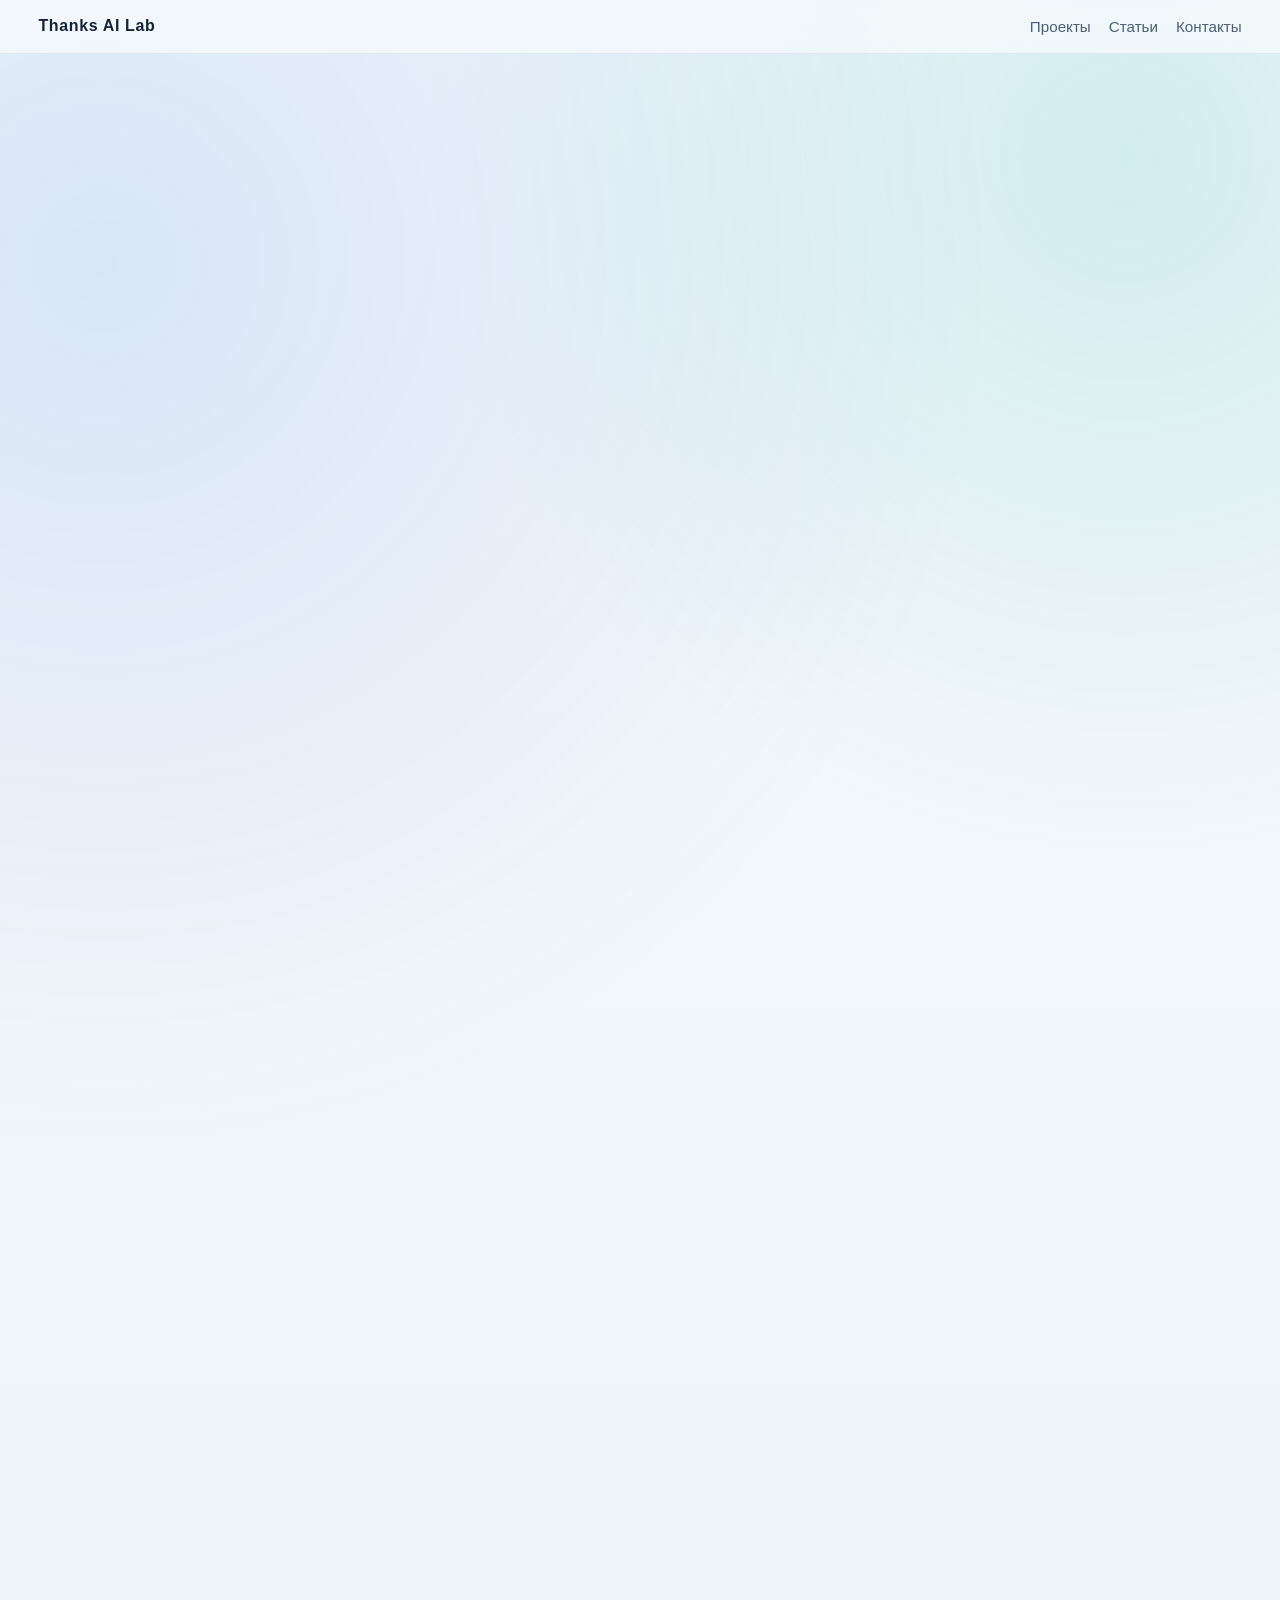
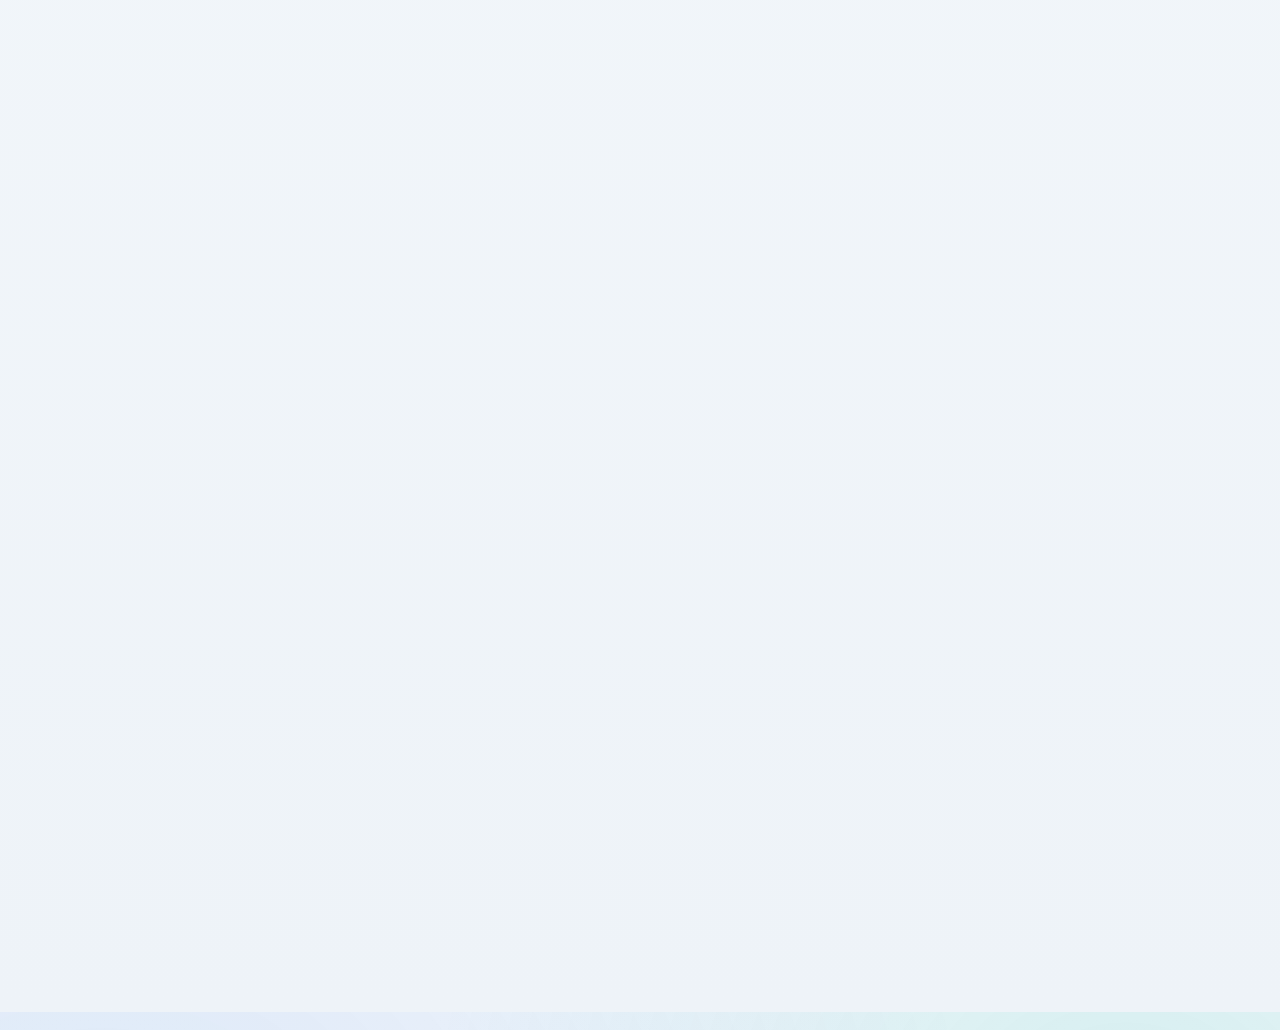
==== index.html @ 4508285f "Build and deploy Thanks AI Lab portfolio site" ====
<!doctype html>
<html lang="ru">
<head>
  <meta charset="utf-8">
  <meta name="viewport" content="width=device-width, initial-scale=1">
  <title>Thanks AI Lab | Product Portfolio</title>
  <meta name="description" content="Thanks AI Lab - MVP-проекты в Telegram и Web3: коротко, по делу, с фокусом на бизнес-результат.">
  <meta http-equiv="Content-Security-Policy" content="default-src 'self'; script-src 'self'; style-src 'self'; img-src 'self' data:; font-src 'self'; connect-src 'none'; object-src 'none'; base-uri 'self'; form-action 'none'; frame-ancestors 'none'; upgrade-insecure-requests">
  <meta http-equiv="Referrer-Policy" content="strict-origin-when-cross-origin">
  <meta name="color-scheme" content="light only">
  <link rel="stylesheet" href="styles.css">
</head>
<body>
  <header class="topbar">
    <a class="brand" href="#top">Thanks AI Lab</a>
    <nav class="nav">
      <a href="#projects">Проекты</a>
      <a href="#articles">Статьи</a>
      <a href="#contacts">Контакты</a>
    </nav>
  </header>

  <main id="top">
    <section class="hero reveal">
      <p class="eyebrow">Product Studio</p>
      <h1>Строгий продуктовый подход к запуску MVP</h1>
      <p class="lead">
        Разрабатываю и тестирую ниши в Telegram и Web3. Главная логика: быстрое MVP,
        измеримые сигналы рынка, чёткая итерация.
      </p>
      <div class="cta-row">
        <a class="btn btn-primary" href="#projects">Смотреть проекты</a>
        <a class="btn btn-secondary" href="https://github.com/x100Value" target="_blank" rel="noopener noreferrer">GitHub</a>
        <a class="btn btn-secondary" href="https://t.me/theloans" target="_blank" rel="noopener noreferrer">Telegram</a>
      </div>
    </section>

    <section class="kpi reveal" aria-label="Ключевые показатели">
      <article class="kpi-card">
        <p class="kpi-title">Активные MVP</p>
        <p class="kpi-value" data-count="4">0</p>
      </article>
      <article class="kpi-card">
        <p class="kpi-title">Product tracks</p>
        <p class="kpi-value" data-count="3">0</p>
      </article>
      <article class="kpi-card">
        <p class="kpi-title">Канал привлечения</p>
        <p class="kpi-value static">Telegram</p>
      </article>
    </section>

    <section class="infographic reveal" aria-label="Инфографика стадий">
      <h2>Pipeline по стадиям</h2>
      <div class="bars">
        <div class="bar-item">
          <span>Discovery</span>
          <div class="bar-track"><span class="bar-fill" data-fill="82"></span></div>
        </div>
        <div class="bar-item">
          <span>MVP Build</span>
          <div class="bar-track"><span class="bar-fill" data-fill="91"></span></div>
        </div>
        <div class="bar-item">
          <span>Early Growth</span>
          <div class="bar-track"><span class="bar-fill" data-fill="57"></span></div>
        </div>
        <div class="bar-item">
          <span>Fundraising</span>
          <div class="bar-track"><span class="bar-fill" data-fill="34"></span></div>
        </div>
      </div>
    </section>

    <section class="infographic reveal" aria-label="Операционная матрица">
      <h2>Операционная матрица</h2>
      <div class="radial-grid">
        <article class="radial-card">
          <div class="radial-ring" data-degree="88">
            <span class="radial-number">0%</span>
          </div>
          <p>Execution speed</p>
        </article>
        <article class="radial-card">
          <div class="radial-ring" data-degree="74">
            <span class="radial-number">0%</span>
          </div>
          <p>Signal quality</p>
        </article>
        <article class="radial-card">
          <div class="radial-ring" data-degree="62">
            <span class="radial-number">0%</span>
          </div>
          <p>Monetization readiness</p>
        </article>
      </div>
    </section>

    <section id="projects" class="projects reveal">
      <h2>Проекты</h2>
      <p class="section-note">Коротко и по делу: что делает проект, на какой он стадии и куда перейти.</p>

      <div class="project-grid">
        <article class="project-card">
          <div class="icon-circle">GM</div>
          <h3>GGaMemesfree</h3>
          <p>Telegram-проект с мем-контентом и трафиком под будущие продуктовые интеграции.</p>
          <p class="status">Статус: MVP</p>
          <div class="btn-stack">
            <a class="btn btn-primary" href="https://t.me/GGaMemesfree" target="_blank" rel="noopener noreferrer">Открыть проект</a>
            <a class="btn btn-ghost" href="articles/ggamemesfree.html">Читать статью</a>
          </div>
        </article>

        <article class="project-card">
          <div class="icon-circle">AU</div>
          <h3>TG Username Audit Bot</h3>
          <p>Бот для быстрой проверки и оценки юзернеймов Telegram с фокусом на рыночную пригодность.</p>
          <p class="status">Статус: MVP</p>
          <div class="btn-stack">
            <a class="btn btn-primary" href="https://t.me/TGUsernameAuditBot" target="_blank" rel="noopener noreferrer">Открыть проект</a>
            <a class="btn btn-ghost" href="articles/tg-username-audit-bot.html">Читать статью</a>
          </div>
        </article>

        <article class="project-card">
          <div class="icon-circle">BS</div>
          <h3>BuyAndSellTelegramUsernames</h3>
          <p>Площадка/комьюнити для сделок с Telegram-юзернеймами и структурирования спроса/предложения.</p>
          <p class="status">Статус: MVP</p>
          <div class="btn-stack">
            <a class="btn btn-primary" href="https://t.me/BuyandSellTelegramUsernames" target="_blank" rel="noopener noreferrer">Открыть проект</a>
            <a class="btn btn-ghost" href="articles/buy-sell-usernames.html">Читать статью</a>
          </div>
        </article>

        <article class="project-card">
          <div class="icon-circle">TF</div>
          <h3>TNFT Finance</h3>
          <p>Web3-направление для тестирования ончейн-сценариев и продуктовой экономики вокруг TNFT.</p>
          <p class="status">Статус: MVP</p>
          <p class="status status-highlight">Stage: Testnet. Angel round in progress.</p>
          <div class="btn-stack">
            <a class="btn btn-primary" href="https://github.com/x100Value" target="_blank" rel="noopener noreferrer">GitHub entry</a>
            <a class="btn btn-ghost" href="articles/tnft-finance.html">Читать статью</a>
          </div>
        </article>
      </div>
    </section>

    <section id="articles" class="article-links reveal">
      <h2>Материалы по проектам</h2>
      <div class="article-list">
        <a href="articles/ggamemesfree.html">GGaMemesfree: MVP-контур и стратегия роста</a>
        <a href="articles/tg-username-audit-bot.html">TG Username Audit Bot: аудит и оценка юзернеймов</a>
        <a href="articles/buy-sell-usernames.html">BuyAndSellTelegramUsernames: маркетплейс модели спроса/предложения</a>
        <a href="articles/tnft-finance.html">TNFT Finance: тестнет и текущий angel round</a>
      </div>
    </section>
  </main>

  <footer id="contacts" class="footer reveal">
    <p><strong>GitHub:</strong> <a href="https://github.com/x100Value" target="_blank" rel="noopener noreferrer">github.com/x100Value</a></p>
    <p><strong>Telegram:</strong> <a href="https://t.me/theloans" target="_blank" rel="noopener noreferrer">@theloans</a></p>
    <p class="copyright">© 2026 Thanks AI Lab</p>
  </footer>

  <script src="script.js" defer></script>
</body>
</html>
---- styles.css ----
:root {
  --bg: #f2f5f8;
  --surface: #ffffff;
  --ink: #132437;
  --muted: #4c5f73;
  --line: #d8e1ea;
  --primary: #0f5bd7;
  --primary-strong: #0b46a7;
  --accent: #00a3a3;
  --accent-soft: #dff7f7;
  --shadow: 0 18px 42px rgba(19, 36, 55, 0.08);
}

* {
  box-sizing: border-box;
}

html {
  scroll-behavior: smooth;
}

body {
  margin: 0;
  color: var(--ink);
  background:
    radial-gradient(circle at 8% 10%, rgba(15, 91, 215, 0.12), transparent 34%),
    radial-gradient(circle at 88% 6%, rgba(0, 163, 163, 0.14), transparent 26%),
    linear-gradient(180deg, #f5f9fc 0%, #eef3f8 100%);
  font-family: "Bahnschrift", "Trebuchet MS", "Segoe UI", sans-serif;
  line-height: 1.55;
}

a {
  color: inherit;
}

.topbar {
  position: sticky;
  top: 0;
  z-index: 10;
  display: flex;
  align-items: center;
  justify-content: space-between;
  padding: 14px clamp(16px, 3vw, 44px);
  border-bottom: 1px solid rgba(216, 225, 234, 0.75);
  backdrop-filter: blur(10px);
  background: rgba(245, 249, 252, 0.82);
}

.brand {
  font-weight: 700;
  letter-spacing: 0.04em;
  text-decoration: none;
}

.nav {
  display: flex;
  gap: 18px;
}

.nav a {
  text-decoration: none;
  font-size: 0.95rem;
  color: var(--muted);
}

main,
.footer {
  width: min(1120px, 92vw);
  margin-inline: auto;
}

.hero {
  padding: 72px 0 34px;
}

.eyebrow {
  margin: 0;
  color: var(--primary);
  letter-spacing: 0.16em;
  font-size: 0.74rem;
  font-weight: 700;
  text-transform: uppercase;
}

h1 {
  margin: 14px 0 18px;
  max-width: 820px;
  font-size: clamp(2rem, 4.8vw, 3.3rem);
  line-height: 1.1;
}

.lead {
  max-width: 760px;
  margin: 0;
  color: var(--muted);
  font-size: 1.06rem;
}

.cta-row {
  margin-top: 28px;
  display: flex;
  flex-wrap: wrap;
  gap: 12px;
}

.btn {
  display: inline-flex;
  align-items: center;
  justify-content: center;
  min-width: 160px;
  padding: 11px 18px;
  border-radius: 12px;
  border: 1px solid transparent;
  text-decoration: none;
  font-weight: 700;
  font-size: 0.93rem;
  transition: transform 0.3s ease, box-shadow 0.3s ease, background-color 0.3s ease, color 0.3s ease;
}

.btn:hover {
  transform: translateY(-2px);
}

.btn-primary {
  background: linear-gradient(135deg, var(--primary) 0%, var(--primary-strong) 100%);
  color: #fff;
  box-shadow: 0 12px 26px rgba(15, 91, 215, 0.25);
}

.btn-secondary {
  border-color: var(--line);
  background: var(--surface);
  color: var(--ink);
}

.btn-ghost {
  border-color: var(--line);
  background: #f9fcff;
  color: var(--primary-strong);
}

.kpi {
  display: grid;
  gap: 14px;
  grid-template-columns: repeat(3, minmax(0, 1fr));
  margin: 18px 0 30px;
}

.kpi-card {
  border: 1px solid var(--line);
  border-radius: 16px;
  background: var(--surface);
  box-shadow: var(--shadow);
  padding: 18px;
}

.kpi-title {
  margin: 0 0 8px;
  color: var(--muted);
  font-size: 0.86rem;
}

.kpi-value {
  margin: 0;
  font-size: clamp(1.6rem, 3.8vw, 2.2rem);
  font-weight: 800;
}

.kpi-value.static {
  font-size: 1.2rem;
}

.infographic,
.projects,
.article-links {
  border: 1px solid var(--line);
  border-radius: 20px;
  background: var(--surface);
  box-shadow: var(--shadow);
  padding: 24px;
  margin: 24px 0;
}

h2 {
  margin: 0 0 10px;
  font-size: clamp(1.3rem, 2.5vw, 2rem);
}

.section-note {
  margin-top: 0;
  color: var(--muted);
}

.bars {
  margin-top: 18px;
  display: grid;
  gap: 14px;
}

.bar-item span {
  display: block;
  margin-bottom: 7px;
  font-size: 0.9rem;
  color: var(--muted);
}

.bar-track {
  position: relative;
  height: 10px;
  background: var(--accent-soft);
  border-radius: 999px;
  overflow: hidden;
}

.bar-fill {
  display: block;
  height: 100%;
  width: 0;
  border-radius: inherit;
  background: linear-gradient(90deg, var(--accent), #00746f);
  transition: width 1.4s cubic-bezier(0.22, 1, 0.36, 1);
}

.project-grid {
  margin-top: 16px;
  display: grid;
  gap: 14px;
  grid-template-columns: repeat(2, minmax(0, 1fr));
}

.radial-grid {
  margin-top: 18px;
  display: grid;
  grid-template-columns: repeat(3, minmax(0, 1fr));
  gap: 14px;
}

.radial-card {
  border: 1px solid var(--line);
  border-radius: 16px;
  padding: 16px;
  background: linear-gradient(180deg, #ffffff 0%, #f8fbff 100%);
  display: grid;
  justify-items: center;
  gap: 12px;
}

.radial-card p {
  margin: 0;
  color: var(--muted);
  font-size: 0.9rem;
}

.radial-ring {
  --deg: 0;
  width: 112px;
  height: 112px;
  border-radius: 50%;
  display: grid;
  place-items: center;
  background:
    radial-gradient(closest-side, #ffffff 72%, transparent 73% 100%),
    conic-gradient(var(--primary) calc(var(--deg) * 1%), #dce7f3 0);
  box-shadow: inset 0 0 0 1px #e5edf6;
  transition: background 0.2s linear;
}

.radial-number {
  font-size: 1.05rem;
  font-weight: 800;
  color: var(--ink);
}

.project-card {
  border: 1px solid var(--line);
  border-radius: 16px;
  padding: 16px;
  background: linear-gradient(180deg, #ffffff 0%, #f8fbff 100%);
  transition: transform 0.3s ease, box-shadow 0.3s ease;
}

.project-card:hover {
  transform: translateY(-3px);
  box-shadow: 0 16px 34px rgba(19, 36, 55, 0.12);
}

.icon-circle {
  width: 42px;
  height: 42px;
  border-radius: 50%;
  display: grid;
  place-items: center;
  margin-bottom: 12px;
  color: #fff;
  font-weight: 700;
  letter-spacing: 0.02em;
  background: linear-gradient(135deg, var(--primary), #3699ff);
}

.project-card h3 {
  margin: 0 0 8px;
}

.project-card p {
  margin: 0 0 10px;
  color: var(--muted);
}

.status {
  margin: 0 0 10px;
  font-weight: 700;
  color: var(--ink);
}

.status-highlight {
  color: #006d6d;
}

.btn-stack {
  display: flex;
  flex-wrap: wrap;
  gap: 10px;
}

.article-list {
  display: grid;
  gap: 10px;
}

.article-list a {
  border: 1px solid var(--line);
  border-radius: 12px;
  padding: 12px 14px;
  text-decoration: none;
  background: #f9fcff;
  transition: border-color 0.3s ease, transform 0.3s ease;
}

.article-list a:hover {
  border-color: #a7c4ea;
  transform: translateX(4px);
}

.footer {
  padding: 26px 0 42px;
  color: var(--muted);
}

.footer a {
  color: var(--primary-strong);
  text-decoration: none;
}

.copyright {
  margin-top: 18px;
  font-size: 0.85rem;
}

.reveal {
  opacity: 0;
  transform: translateY(18px);
  transition: opacity 0.7s ease, transform 0.7s ease;
}

.reveal.in-view {
  opacity: 1;
  transform: none;
}

@media (max-width: 880px) {
  .kpi,
  .project-grid,
  .radial-grid {
    grid-template-columns: 1fr;
  }

  .nav {
    gap: 10px;
  }

  .btn {
    min-width: 136px;
  }
}

@media (prefers-reduced-motion: reduce) {
  *,
  *::before,
  *::after {
    animation: none !important;
    transition: none !important;
    scroll-behavior: auto !important;
  }
}
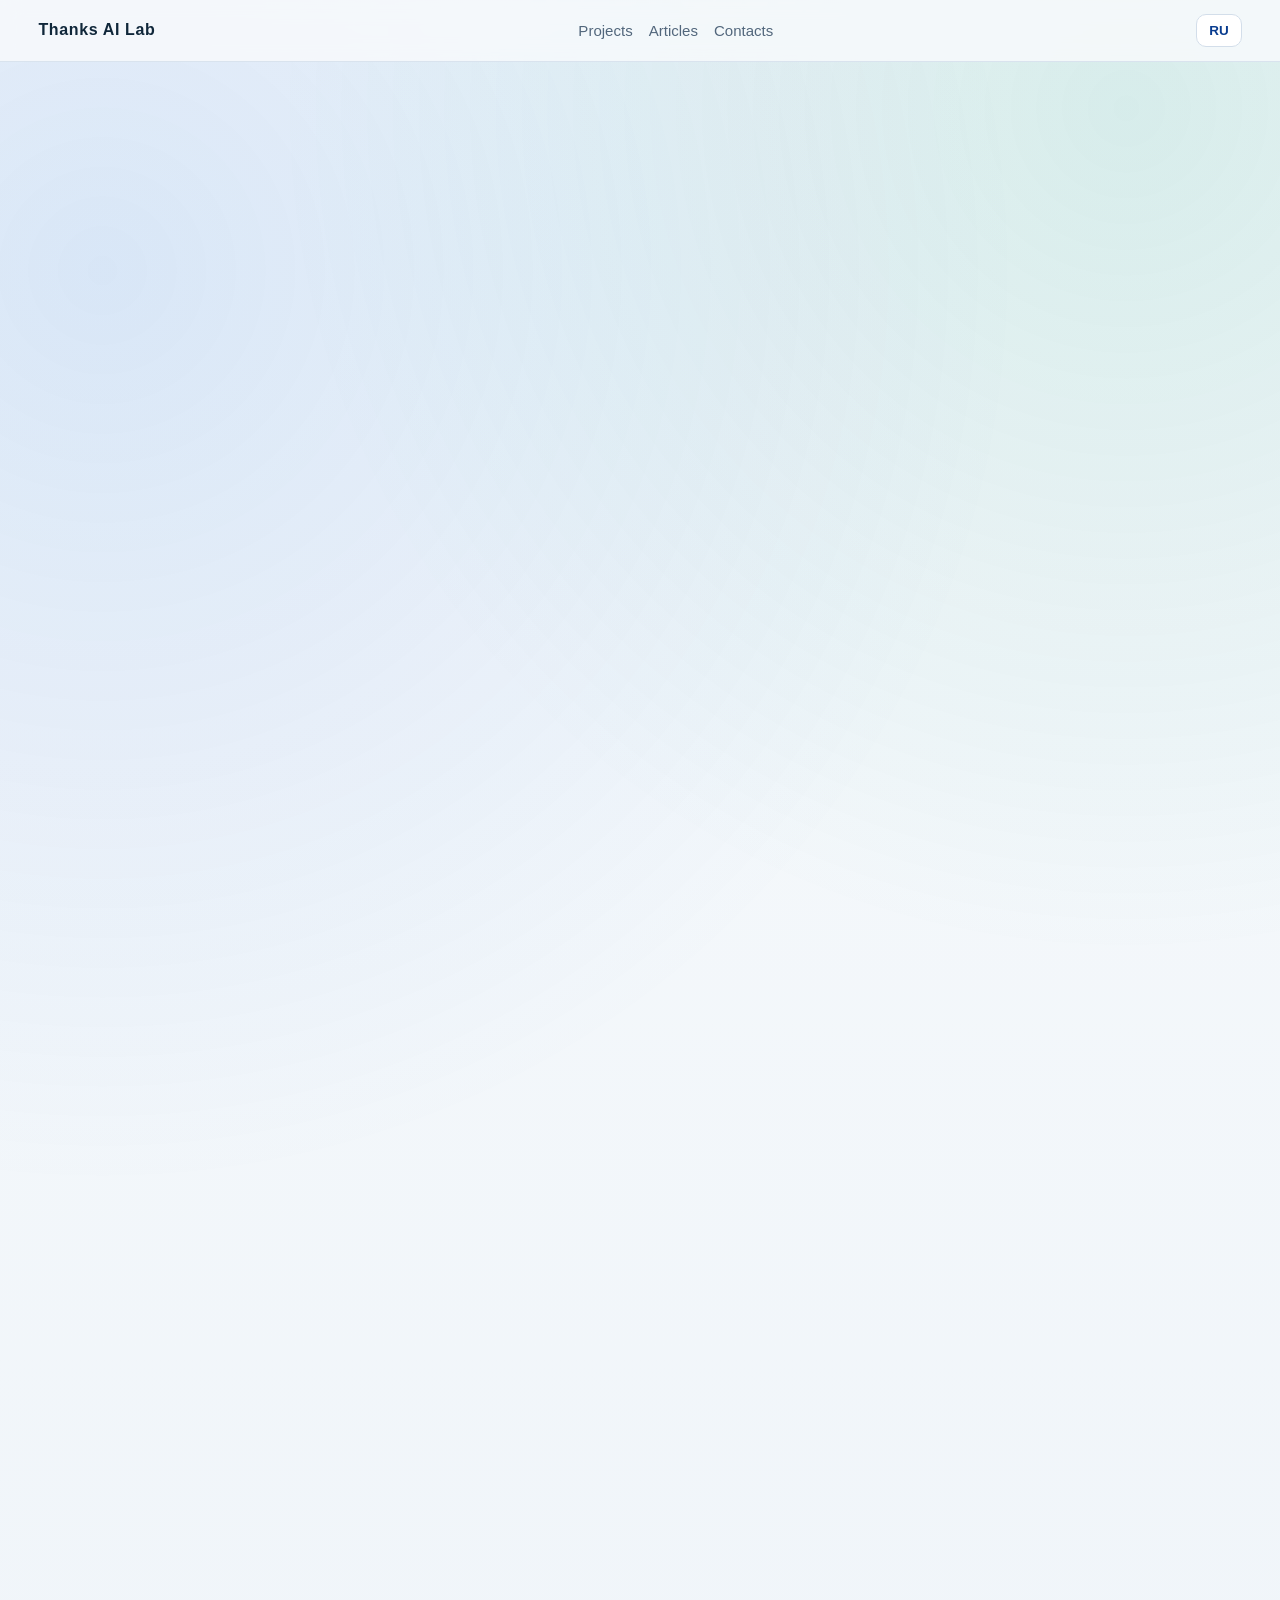
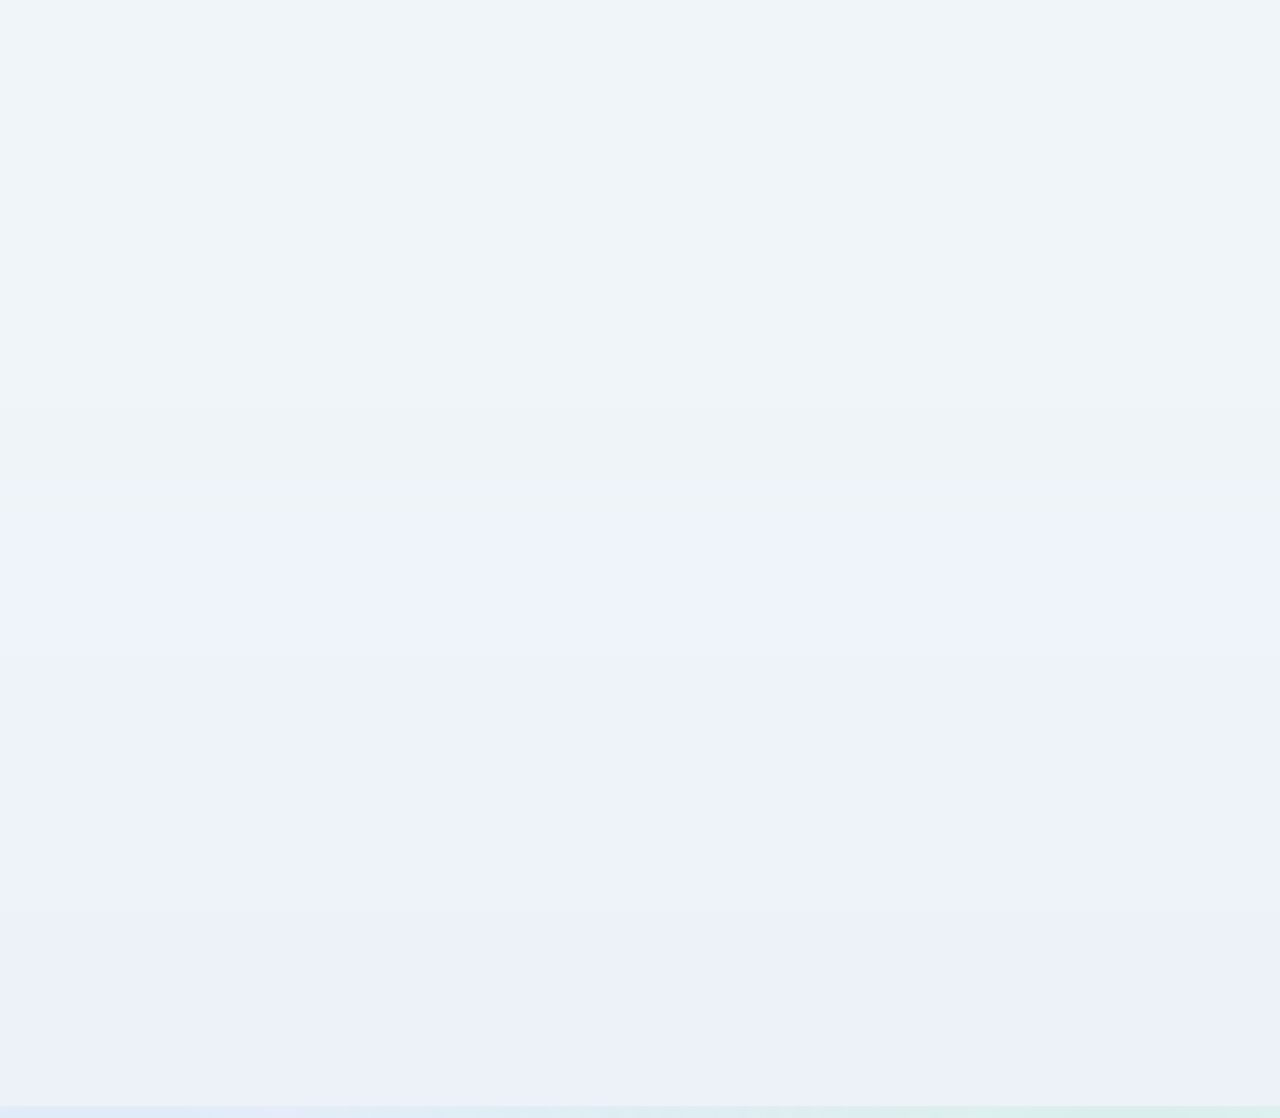
==== commit 0da02bca: "feat: refresh thanksailab portfolio with bilingual SEO project content" ====
--- a/index.html
+++ b/index.html
@@ -1,167 +1,227 @@
 <!doctype html>
-<html lang="ru">
+<html lang="en" data-lang="en">
 <head>
   <meta charset="utf-8">
   <meta name="viewport" content="width=device-width, initial-scale=1">
-  <title>Thanks AI Lab | Product Portfolio</title>
-  <meta name="description" content="Thanks AI Lab - MVP-проекты в Telegram и Web3: коротко, по делу, с фокусом на бизнес-результат.">
+  <title>Thanks AI Lab | GitHub Projects and Telegram Bots</title>
+  <meta name="description" content="Thanks AI Lab portfolio: non-empty GitHub repositories, production Telegram bots, and bilingual SEO articles about Telegram usernames and Fragment.">
   <meta http-equiv="Content-Security-Policy" content="default-src 'self'; script-src 'self'; style-src 'self'; img-src 'self' data:; font-src 'self'; connect-src 'none'; object-src 'none'; base-uri 'self'; form-action 'none'; frame-ancestors 'none'; upgrade-insecure-requests">
   <meta http-equiv="Referrer-Policy" content="strict-origin-when-cross-origin">
   <meta name="color-scheme" content="light only">
   <link rel="stylesheet" href="styles.css">
 </head>
-<body>
+<body data-title-en="Thanks AI Lab | GitHub Projects and Telegram Bots" data-title-ru="Thanks AI Lab | GitHub-проекты и Telegram-боты" data-description-en="Thanks AI Lab portfolio: non-empty GitHub repositories, production Telegram bots, and bilingual SEO articles about Telegram usernames and Fragment." data-description-ru="Портфолио Thanks AI Lab: непустые GitHub-репозитории, прод-боты Telegram и двуязычные SEO-статьи о Telegram-юзернеймах и Fragment.">
   <header class="topbar">
     <a class="brand" href="#top">Thanks AI Lab</a>
     <nav class="nav">
-      <a href="#projects">Проекты</a>
-      <a href="#articles">Статьи</a>
-      <a href="#contacts">Контакты</a>
+      <a href="#projects"><span class="en">Projects</span><span class="ru">Проекты</span></a>
+      <a href="#articles"><span class="en">Articles</span><span class="ru">Статьи</span></a>
+      <a href="#contacts"><span class="en">Contacts</span><span class="ru">Контакты</span></a>
     </nav>
+    <button class="lang-toggle" type="button" id="langSwitch" aria-label="Switch language">
+      <span class="en">RU</span>
+      <span class="ru">EN</span>
+    </button>
   </header>
 
   <main id="top">
     <section class="hero reveal">
-      <p class="eyebrow">Product Studio</p>
-      <h1>Строгий продуктовый подход к запуску MVP</h1>
-      <p class="lead">
-        Разрабатываю и тестирую ниши в Telegram и Web3. Главная логика: быстрое MVP,
-        измеримые сигналы рынка, чёткая итерация.
+      <p class="eyebrow en">Product Studio</p>
+      <p class="eyebrow ru">Продуктовая студия</p>
+      <h1 class="en">GitHub portfolio and live Telegram products</h1>
+      <h1 class="ru">GitHub-портфолио и живые Telegram-продукты</h1>
+      <p class="lead en">
+        We publish only non-empty repositories from <a href="https://github.com/x100Value" target="_blank" rel="noopener noreferrer">x100Value</a>,
+        add production Telegram projects, and maintain EN/RU SEO articles with direct links and hashtags.
+      </p>
+      <p class="lead ru">
+        Мы публикуем только непустые репозитории из <a href="https://github.com/x100Value" target="_blank" rel="noopener noreferrer">x100Value</a>,
+        добавляем продакшн Telegram-проекты и поддерживаем EN/RU SEO-статьи с прямыми ссылками и хештегами.
       </p>
       <div class="cta-row">
-        <a class="btn btn-primary" href="#projects">Смотреть проекты</a>
+        <a class="btn btn-primary" href="#projects"><span class="en">View projects</span><span class="ru">Смотреть проекты</span></a>
+        <a class="btn btn-secondary" href="#articles"><span class="en">Read articles</span><span class="ru">Читать статьи</span></a>
         <a class="btn btn-secondary" href="https://github.com/x100Value" target="_blank" rel="noopener noreferrer">GitHub</a>
-        <a class="btn btn-secondary" href="https://t.me/theloans" target="_blank" rel="noopener noreferrer">Telegram</a>
+        <a class="btn btn-secondary" href="https://t.me/BuyandSellTelegramUsernames" target="_blank" rel="noopener noreferrer"><span class="en">Username channel</span><span class="ru">Канал юзернеймов</span></a>
       </div>
     </section>
 
-    <section class="kpi reveal" aria-label="Ключевые показатели">
+    <section class="kpi reveal" aria-label="Project metrics">
       <article class="kpi-card">
-        <p class="kpi-title">Активные MVP</p>
-        <p class="kpi-value" data-count="4">0</p>
+        <p class="kpi-title en">Visible products</p>
+        <p class="kpi-title ru">Показанные продукты</p>
+        <p class="kpi-value static" data-project-count>9</p>
       </article>
       <article class="kpi-card">
-        <p class="kpi-title">Product tracks</p>
-        <p class="kpi-value" data-count="3">0</p>
+        <p class="kpi-title en">Non-empty GitHub repos</p>
+        <p class="kpi-title ru">Непустых GitHub-репо</p>
+        <p class="kpi-value static">5</p>
       </article>
       <article class="kpi-card">
-        <p class="kpi-title">Канал привлечения</p>
-        <p class="kpi-value static">Telegram</p>
+        <p class="kpi-title en">Language mode</p>
+        <p class="kpi-title ru">Языковой режим</p>
+        <p class="kpi-value static">EN / RU</p>
       </article>
     </section>
 
-    <section class="infographic reveal" aria-label="Инфографика стадий">
-      <h2>Pipeline по стадиям</h2>
-      <div class="bars">
-        <div class="bar-item">
-          <span>Discovery</span>
-          <div class="bar-track"><span class="bar-fill" data-fill="82"></span></div>
-        </div>
-        <div class="bar-item">
-          <span>MVP Build</span>
-          <div class="bar-track"><span class="bar-fill" data-fill="91"></span></div>
-        </div>
-        <div class="bar-item">
-          <span>Early Growth</span>
-          <div class="bar-track"><span class="bar-fill" data-fill="57"></span></div>
-        </div>
-        <div class="bar-item">
-          <span>Fundraising</span>
-          <div class="bar-track"><span class="bar-fill" data-fill="34"></span></div>
-        </div>
+    <section id="projects" class="projects reveal">
+      <h2 class="en">Projects from GitHub and production Telegram</h2>
+      <h2 class="ru">Проекты из GitHub и продакшн Telegram</h2>
+      <p class="section-note en">GitHub cards below are non-empty repositories. Telegram cards link to live bots and channel.</p>
+      <p class="section-note ru">Карточки GitHub ниже - непустые репозитории. Карточки Telegram ведут на живых ботов и канал.</p>
+
+      <div class="project-grid">
+        <article class="project-card">
+          <div class="icon-circle">SM</div>
+          <h3>skillsmarketplace</h3>
+          <p class="en">Marketplace for AI skills with Telegram Mini App UX, billing rails, referral mechanics, and moderation flows.</p>
+          <p class="ru">Маркетплейс AI-скиллов с Telegram Mini App UX, биллингом, рефералками и модерацией.</p>
+          <p class="status en">GitHub repo + production bot + web platform.</p>
+          <p class="status ru">GitHub-репозиторий + прод-бот + web-платформа.</p>
+          <p class="meta">TypeScript · GitHub non-empty · Updated: 2026-03-05</p>
+          <div class="btn-stack">
+            <a class="btn btn-primary" href="https://github.com/x100Value/skillsmarketplace" target="_blank" rel="noopener noreferrer">GitHub</a>
+            <a class="btn btn-secondary" href="https://skillsmarketplace.ru" target="_blank" rel="noopener noreferrer"><span class="en">Open platform</span><span class="ru">Открыть платформу</span></a>
+            <a class="btn btn-ghost" href="articles/skillsmarketplace.html"><span class="en">Read article</span><span class="ru">Читать статью</span></a>
+          </div>
+        </article>
+
+        <article class="project-card">
+          <div class="icon-circle">TR</div>
+          <h3>tg-llm-router</h3>
+          <p class="en">Telegram Mini App routing layer for multiple LLM providers with fallback and BYOK flows.</p>
+          <p class="ru">Маршрутизатор LLM для Telegram Mini App: несколько провайдеров, fallback и BYOK-сценарии.</p>
+          <p class="status en">AI access layer for Telegram products.</p>
+          <p class="status ru">Слой доступа к AI для Telegram-продуктов.</p>
+          <p class="meta">JavaScript · GitHub non-empty · Updated: 2026-02-27</p>
+          <div class="btn-stack">
+            <a class="btn btn-primary" href="https://github.com/x100Value/tg-llm-router" target="_blank" rel="noopener noreferrer">GitHub</a>
+            <a class="btn btn-secondary" href="https://t.me/Routeragentbot" target="_blank" rel="noopener noreferrer"><span class="en">Open bot</span><span class="ru">Открыть бота</span></a>
+            <a class="btn btn-ghost" href="articles/tg-llm-router.html"><span class="en">Read article</span><span class="ru">Читать статью</span></a>
+          </div>
+        </article>
+
+        <article class="project-card">
+          <div class="icon-circle">UA</div>
+          <h3>TGUsernameAuditBot</h3>
+          <p class="en">Valuation bot for Telegram usernames: liquidity checks, strategy hints, and pricing structure.</p>
+          <p class="ru">Бот-оценщик Telegram-юзернеймов: ликвидность, стратегия и структура ценообразования.</p>
+          <p class="status en">Practical workflow for username traders.</p>
+          <p class="status ru">Практический инструмент для трейдинга юзернеймов.</p>
+          <p class="meta">Telegram bot · Updated: 2026-03-05</p>
+          <div class="btn-stack">
+            <a class="btn btn-primary" href="https://t.me/TGUsernameAuditBot" target="_blank" rel="noopener noreferrer">Open bot</a>
+            <a class="btn btn-secondary" href="articles/fragment-username-guide.html"><span class="en">Fragment guide</span><span class="ru">Гайд по Fragment</span></a>
+            <a class="btn btn-ghost" href="articles/tg-username-audit-bot.html"><span class="en">Read article</span><span class="ru">Читать статью</span></a>
+          </div>
+        </article>
+
+        <article class="project-card">
+          <div class="icon-circle">SB</div>
+          <h3>SkillsMarketplacebot</h3>
+          <p class="en">Main Telegram bot of SkillsMarketplace: onboarding, referral links, and marketplace entrypoint.</p>
+          <p class="ru">Основной Telegram-бот SkillsMarketplace: онбординг, реферальные ссылки и вход в маркетплейс.</p>
+          <p class="status en">Primary acquisition funnel for marketplace users.</p>
+          <p class="status ru">Основная точка привлечения пользователей маркетплейса.</p>
+          <p class="meta">Telegram bot · Updated: 2026-03-05</p>
+          <div class="btn-stack">
+            <a class="btn btn-primary" href="https://t.me/SkillsMarketplacebot" target="_blank" rel="noopener noreferrer">Open bot</a>
+            <a class="btn btn-ghost" href="articles/skillsmarketplacebot.html"><span class="en">Read article</span><span class="ru">Читать статью</span></a>
+          </div>
+        </article>
+
+        <article class="project-card">
+          <div class="icon-circle">RA</div>
+          <h3>Routeragentbot</h3>
+          <p class="en">Telegram interface for prompt routing and model selection scenarios.</p>
+          <p class="ru">Telegram-интерфейс для маршрутизации промтов и выбора моделей.</p>
+          <p class="status en">Companion bot for AI routing use cases.</p>
+          <p class="status ru">Сопутствующий бот для AI-routing сценариев.</p>
+          <p class="meta">Telegram bot · Updated: 2026-03-05</p>
+          <div class="btn-stack">
+            <a class="btn btn-primary" href="https://t.me/Routeragentbot" target="_blank" rel="noopener noreferrer">Open bot</a>
+            <a class="btn btn-ghost" href="articles/routeragentbot.html"><span class="en">Read article</span><span class="ru">Читать статью</span></a>
+          </div>
+        </article>
+
+        <article class="project-card">
+          <div class="icon-circle">BS</div>
+          <h3>BuyandSellTelegramUsernames</h3>
+          <p class="en">Public Telegram channel for username market updates, deal ideas, and buyer/seller matching.</p>
+          <p class="ru">Публичный Telegram-канал с апдейтами рынка юзернеймов, идеями сделок и подбором покупателей/продавцов.</p>
+          <p class="status en">Media and lead channel for username commerce.</p>
+          <p class="status ru">Медийный и лидогенерирующий канал для торговли юзернеймами.</p>
+          <p class="meta">Telegram channel · Updated: 2026-03-05</p>
+          <div class="btn-stack">
+            <a class="btn btn-primary" href="https://t.me/BuyandSellTelegramUsernames" target="_blank" rel="noopener noreferrer">Open channel</a>
+            <a class="btn btn-ghost" href="articles/fragment-username-guide.html"><span class="en">Read Fragment guide</span><span class="ru">Читать гайд по Fragment</span></a>
+          </div>
+        </article>
+
+        <article class="project-card">
+          <div class="icon-circle">TF</div>
+          <h3>TNFTFinance</h3>
+          <p class="en">Security-first TON testnet experiments for DeFi/NFT lending and protocol validation.</p>
+          <p class="ru">Security-first эксперименты в TON testnet для DeFi/NFT-кредитования и валидации протокола.</p>
+          <p class="status en">Controlled environment for pre-mainnet checks.</p>
+          <p class="status ru">Контролируемая среда для pre-mainnet проверок.</p>
+          <p class="meta">TypeScript · GitHub non-empty · Updated: 2026-02-23</p>
+          <div class="btn-stack">
+            <a class="btn btn-primary" href="https://github.com/x100Value/TNFTFinance" target="_blank" rel="noopener noreferrer">GitHub</a>
+            <a class="btn btn-ghost" href="articles/tnftfinance.html"><span class="en">Read article</span><span class="ru">Читать статью</span></a>
+          </div>
+        </article>
+
+        <article class="project-card">
+          <div class="icon-circle">GM</div>
+          <h3>GGaMemes</h3>
+          <p class="en">Realtime Telegram game prototype with GIF mechanics, voting loops, and retention experiments.</p>
+          <p class="ru">Realtime Telegram-игра с GIF-механиками, голосованием и экспериментами по удержанию.</p>
+          <p class="status en">Entertainment MVP for traffic and engagement tests.</p>
+          <p class="status ru">Развлекательный MVP для тестов трафика и вовлечения.</p>
+          <p class="meta">JavaScript · GitHub non-empty · Updated: 2026-02-23</p>
+          <div class="btn-stack">
+            <a class="btn btn-primary" href="https://github.com/x100Value/GGaMemes" target="_blank" rel="noopener noreferrer">GitHub</a>
+            <a class="btn btn-ghost" href="articles/ggamemes.html"><span class="en">Read article</span><span class="ru">Читать статью</span></a>
+          </div>
+        </article>
+
+        <article class="project-card">
+          <div class="icon-circle">XV</div>
+          <h3>x100Value</h3>
+          <p class="en">Brand microsite and product communication center with bilingual positioning.</p>
+          <p class="ru">Брендовый микросайт и центр продуктовой коммуникации с двуязычным позиционированием.</p>
+          <p class="status en">Portfolio and investor-facing communication layer.</p>
+          <p class="status ru">Портфельный и investor-facing слой коммуникации.</p>
+          <p class="meta">HTML · GitHub non-empty · Updated: 2026-02-23</p>
+          <div class="btn-stack">
+            <a class="btn btn-primary" href="https://github.com/x100Value/x100Value" target="_blank" rel="noopener noreferrer">GitHub</a>
+            <a class="btn btn-ghost" href="https://thanksailab.com" target="_blank" rel="noopener noreferrer"><span class="en">Open site</span><span class="ru">Открыть сайт</span></a>
+          </div>
+        </article>
       </div>
     </section>
 
-    <section class="infographic reveal" aria-label="Операционная матрица">
-      <h2>Операционная матрица</h2>
-      <div class="radial-grid">
-        <article class="radial-card">
-          <div class="radial-ring" data-degree="88">
-            <span class="radial-number">0%</span>
-          </div>
-          <p>Execution speed</p>
-        </article>
-        <article class="radial-card">
-          <div class="radial-ring" data-degree="74">
-            <span class="radial-number">0%</span>
-          </div>
-          <p>Signal quality</p>
-        </article>
-        <article class="radial-card">
-          <div class="radial-ring" data-degree="62">
-            <span class="radial-number">0%</span>
-          </div>
-          <p>Monetization readiness</p>
-        </article>
-      </div>
-    </section>
-
-    <section id="projects" class="projects reveal">
-      <h2>Проекты</h2>
-      <p class="section-note">Коротко и по делу: что делает проект, на какой он стадии и куда перейти.</p>
-
-      <div class="project-grid">
-        <article class="project-card">
-          <div class="icon-circle">GM</div>
-          <h3>GGaMemesfree</h3>
-          <p>Telegram-проект с мем-контентом и трафиком под будущие продуктовые интеграции.</p>
-          <p class="status">Статус: MVP</p>
-          <div class="btn-stack">
-            <a class="btn btn-primary" href="https://t.me/GGaMemesfree" target="_blank" rel="noopener noreferrer">Открыть проект</a>
-            <a class="btn btn-ghost" href="articles/ggamemesfree.html">Читать статью</a>
-          </div>
-        </article>
-
-        <article class="project-card">
-          <div class="icon-circle">AU</div>
-          <h3>TG Username Audit Bot</h3>
-          <p>Бот для быстрой проверки и оценки юзернеймов Telegram с фокусом на рыночную пригодность.</p>
-          <p class="status">Статус: MVP</p>
-          <div class="btn-stack">
-            <a class="btn btn-primary" href="https://t.me/TGUsernameAuditBot" target="_blank" rel="noopener noreferrer">Открыть проект</a>
-            <a class="btn btn-ghost" href="articles/tg-username-audit-bot.html">Читать статью</a>
-          </div>
-        </article>
-
-        <article class="project-card">
-          <div class="icon-circle">BS</div>
-          <h3>BuyAndSellTelegramUsernames</h3>
-          <p>Площадка/комьюнити для сделок с Telegram-юзернеймами и структурирования спроса/предложения.</p>
-          <p class="status">Статус: MVP</p>
-          <div class="btn-stack">
-            <a class="btn btn-primary" href="https://t.me/BuyandSellTelegramUsernames" target="_blank" rel="noopener noreferrer">Открыть проект</a>
-            <a class="btn btn-ghost" href="articles/buy-sell-usernames.html">Читать статью</a>
-          </div>
-        </article>
-
-        <article class="project-card">
-          <div class="icon-circle">TF</div>
-          <h3>TNFT Finance</h3>
-          <p>Web3-направление для тестирования ончейн-сценариев и продуктовой экономики вокруг TNFT.</p>
-          <p class="status">Статус: MVP</p>
-          <p class="status status-highlight">Stage: Testnet. Angel round in progress.</p>
-          <div class="btn-stack">
-            <a class="btn btn-primary" href="https://github.com/x100Value" target="_blank" rel="noopener noreferrer">GitHub entry</a>
-            <a class="btn btn-ghost" href="articles/tnft-finance.html">Читать статью</a>
-          </div>
-        </article>
-      </div>
-    </section>
-
     <section id="articles" class="article-links reveal">
-      <h2>Материалы по проектам</h2>
+      <h2 class="en">Bilingual SEO articles</h2>
+      <h2 class="ru">Двуязычные SEO-статьи</h2>
       <div class="article-list">
-        <a href="articles/ggamemesfree.html">GGaMemesfree: MVP-контур и стратегия роста</a>
-        <a href="articles/tg-username-audit-bot.html">TG Username Audit Bot: аудит и оценка юзернеймов</a>
-        <a href="articles/buy-sell-usernames.html">BuyAndSellTelegramUsernames: маркетплейс модели спроса/предложения</a>
-        <a href="articles/tnft-finance.html">TNFT Finance: тестнет и текущий angel round</a>
+        <a href="articles/fragment-username-guide.html"><span class="en">How to choose and buy a Telegram username on Fragment (guide)</span><span class="ru">Как выбрать и купить Telegram-юзернейм на Fragment (гайд)</span></a>
+        <a href="articles/tg-username-audit-bot.html"><span class="en">TGUsernameAuditBot: valuation workflow and AI fallback</span><span class="ru">TGUsernameAuditBot: процесс оценки и AI fallback</span></a>
+        <a href="articles/skillsmarketplace.html"><span class="en">SkillsMarketplace: product architecture and monetization rails</span><span class="ru">SkillsMarketplace: архитектура продукта и монетизация</span></a>
+        <a href="articles/skillsmarketplacebot.html"><span class="en">SkillsMarketplacebot: acquisition funnel and referral growth</span><span class="ru">SkillsMarketplacebot: воронка привлечения и реферальный рост</span></a>
+        <a href="articles/routeragentbot.html"><span class="en">Routeragentbot: model routing use cases in Telegram</span><span class="ru">Routeragentbot: сценарии маршрутизации моделей в Telegram</span></a>
+        <a href="articles/tg-llm-router.html"><span class="en">tg-llm-router: architecture, purpose, and product value</span><span class="ru">tg-llm-router: архитектура, назначение и ценность</span></a>
+        <a href="articles/tnftfinance.html"><span class="en">TNFTFinance: security baseline and testnet direction</span><span class="ru">TNFTFinance: security baseline и testnet-направление</span></a>
       </div>
     </section>
   </main>
 
   <footer id="contacts" class="footer reveal">
     <p><strong>GitHub:</strong> <a href="https://github.com/x100Value" target="_blank" rel="noopener noreferrer">github.com/x100Value</a></p>
-    <p><strong>Telegram:</strong> <a href="https://t.me/theloans" target="_blank" rel="noopener noreferrer">@theloans</a></p>
+    <p><strong>Telegram bots:</strong> <a href="https://t.me/TGUsernameAuditBot" target="_blank" rel="noopener noreferrer">@TGUsernameAuditBot</a> · <a href="https://t.me/SkillsMarketplacebot" target="_blank" rel="noopener noreferrer">@SkillsMarketplacebot</a> · <a href="https://t.me/Routeragentbot" target="_blank" rel="noopener noreferrer">@Routeragentbot</a></p>
+    <p><strong>Username channel:</strong> <a href="https://t.me/BuyandSellTelegramUsernames" target="_blank" rel="noopener noreferrer">t.me/BuyandSellTelegramUsernames</a></p>
+    <p><strong>Investor deck:</strong> <a href="pitch-deck.html">thanksailab.com/pitch-deck.html</a></p>
     <p class="copyright">© 2026 Thanks AI Lab</p>
   </footer>
 
--- a/styles.css
+++ b/styles.css
@@ -1,14 +1,14 @@
 :root {
-  --bg: #f2f5f8;
+  --bg: #f0f4f7;
   --surface: #ffffff;
-  --ink: #132437;
-  --muted: #4c5f73;
-  --line: #d8e1ea;
-  --primary: #0f5bd7;
-  --primary-strong: #0b46a7;
-  --accent: #00a3a3;
-  --accent-soft: #dff7f7;
-  --shadow: 0 18px 42px rgba(19, 36, 55, 0.08);
+  --ink: #10273a;
+  --muted: #52677c;
+  --line: #d3deea;
+  --primary: #0059d6;
+  --primary-strong: #083c8f;
+  --accent: #008f7a;
+  --hero-glow: rgba(0, 89, 214, 0.12);
+  --shadow: 0 18px 40px rgba(16, 39, 58, 0.09);
 }
 
 * {
@@ -19,15 +19,32 @@
   scroll-behavior: smooth;
 }
 
+.ru {
+  display: none !important;
+}
+
+html[data-lang="en"] .ru {
+  display: none !important;
+}
+
+html[data-lang="ru"] .en {
+  display: none !important;
+}
+
+html[data-lang="ru"] .ru {
+  display: revert !important;
+}
+
 body {
   margin: 0;
+  min-height: 100vh;
   color: var(--ink);
+  line-height: 1.56;
+  font-family: "Bahnschrift", "Trebuchet MS", "Segoe UI", sans-serif;
   background:
-    radial-gradient(circle at 8% 10%, rgba(15, 91, 215, 0.12), transparent 34%),
-    radial-gradient(circle at 88% 6%, rgba(0, 163, 163, 0.14), transparent 26%),
-    linear-gradient(180deg, #f5f9fc 0%, #eef3f8 100%);
-  font-family: "Bahnschrift", "Trebuchet MS", "Segoe UI", sans-serif;
-  line-height: 1.55;
+    radial-gradient(circle at 8% 10%, var(--hero-glow), transparent 34%),
+    radial-gradient(circle at 88% 4%, rgba(0, 143, 122, 0.13), transparent 30%),
+    linear-gradient(180deg, #f7fafc 0%, #ecf2f8 100%);
 }
 
 a {
@@ -37,31 +54,43 @@
 .topbar {
   position: sticky;
   top: 0;
-  z-index: 10;
+  z-index: 12;
   display: flex;
   align-items: center;
   justify-content: space-between;
-  padding: 14px clamp(16px, 3vw, 44px);
-  border-bottom: 1px solid rgba(216, 225, 234, 0.75);
+  gap: 10px;
+  padding: 14px clamp(16px, 3vw, 40px);
+  border-bottom: 1px solid rgba(211, 222, 234, 0.8);
   backdrop-filter: blur(10px);
-  background: rgba(245, 249, 252, 0.82);
+  background: rgba(247, 250, 252, 0.85);
 }
 
 .brand {
-  font-weight: 700;
+  font-weight: 800;
   letter-spacing: 0.04em;
   text-decoration: none;
 }
 
 .nav {
   display: flex;
-  gap: 18px;
+  gap: 16px;
 }
 
 .nav a {
+  font-size: 0.94rem;
+  color: var(--muted);
   text-decoration: none;
-  font-size: 0.95rem;
-  color: var(--muted);
+}
+
+.lang-toggle {
+  border: 1px solid var(--line);
+  background: #fff;
+  color: var(--primary-strong);
+  border-radius: 10px;
+  padding: 8px 12px;
+  font-size: 0.84rem;
+  font-weight: 800;
+  cursor: pointer;
 }
 
 main,
@@ -71,51 +100,50 @@
 }
 
 .hero {
-  padding: 72px 0 34px;
+  padding: 70px 0 30px;
 }
 
 .eyebrow {
   margin: 0;
   color: var(--primary);
-  letter-spacing: 0.16em;
-  font-size: 0.74rem;
-  font-weight: 700;
+  font-weight: 800;
   text-transform: uppercase;
+  letter-spacing: 0.14em;
+  font-size: 0.75rem;
 }
 
 h1 {
-  margin: 14px 0 18px;
-  max-width: 820px;
-  font-size: clamp(2rem, 4.8vw, 3.3rem);
+  margin: 14px 0 16px;
+  max-width: 860px;
+  font-size: clamp(2rem, 4.8vw, 3.35rem);
   line-height: 1.1;
 }
 
 .lead {
-  max-width: 760px;
   margin: 0;
+  max-width: 780px;
   color: var(--muted);
-  font-size: 1.06rem;
 }
 
 .cta-row {
-  margin-top: 28px;
+  margin-top: 24px;
   display: flex;
   flex-wrap: wrap;
-  gap: 12px;
+  gap: 11px;
 }
 
 .btn {
   display: inline-flex;
   align-items: center;
   justify-content: center;
-  min-width: 160px;
-  padding: 11px 18px;
+  min-width: 150px;
+  padding: 10px 17px;
   border-radius: 12px;
   border: 1px solid transparent;
   text-decoration: none;
+  font-size: 0.92rem;
   font-weight: 700;
-  font-size: 0.93rem;
-  transition: transform 0.3s ease, box-shadow 0.3s ease, background-color 0.3s ease, color 0.3s ease;
+  transition: transform 0.28s ease, box-shadow 0.28s ease, background-color 0.28s ease;
 }
 
 .btn:hover {
@@ -123,35 +151,40 @@
 }
 
 .btn-primary {
-  background: linear-gradient(135deg, var(--primary) 0%, var(--primary-strong) 100%);
   color: #fff;
-  box-shadow: 0 12px 26px rgba(15, 91, 215, 0.25);
+  background: linear-gradient(135deg, var(--primary), var(--primary-strong));
+  box-shadow: 0 12px 26px rgba(0, 89, 214, 0.24);
 }
 
 .btn-secondary {
+  background: #fff;
   border-color: var(--line);
-  background: var(--surface);
-  color: var(--ink);
 }
 
 .btn-ghost {
+  background: #f8fbff;
   border-color: var(--line);
-  background: #f9fcff;
   color: var(--primary-strong);
 }
 
 .kpi {
   display: grid;
+  grid-template-columns: repeat(3, minmax(0, 1fr));
   gap: 14px;
-  grid-template-columns: repeat(3, minmax(0, 1fr));
-  margin: 18px 0 30px;
-}
-
-.kpi-card {
+  margin: 18px 0 28px;
+}
+
+.kpi-card,
+.projects,
+.article-links,
+.article-shell {
   border: 1px solid var(--line);
-  border-radius: 16px;
+  border-radius: 18px;
   background: var(--surface);
   box-shadow: var(--shadow);
+}
+
+.kpi-card {
   padding: 18px;
 }
 
@@ -163,7 +196,7 @@
 
 .kpi-value {
   margin: 0;
-  font-size: clamp(1.6rem, 3.8vw, 2.2rem);
+  font-size: clamp(1.5rem, 3.8vw, 2.1rem);
   font-weight: 800;
 }
 
@@ -171,118 +204,45 @@
   font-size: 1.2rem;
 }
 
-.infographic,
 .projects,
-.article-links {
-  border: 1px solid var(--line);
-  border-radius: 20px;
-  background: var(--surface);
-  box-shadow: var(--shadow);
+.article-links,
+.article-shell {
   padding: 24px;
   margin: 24px 0;
 }
 
 h2 {
   margin: 0 0 10px;
-  font-size: clamp(1.3rem, 2.5vw, 2rem);
+  font-size: clamp(1.35rem, 2.5vw, 2rem);
+}
+
+h3 {
+  margin: 0 0 8px;
 }
 
 .section-note {
   margin-top: 0;
   color: var(--muted);
-}
-
-.bars {
-  margin-top: 18px;
-  display: grid;
-  gap: 14px;
-}
-
-.bar-item span {
-  display: block;
-  margin-bottom: 7px;
-  font-size: 0.9rem;
-  color: var(--muted);
-}
-
-.bar-track {
-  position: relative;
-  height: 10px;
-  background: var(--accent-soft);
-  border-radius: 999px;
-  overflow: hidden;
-}
-
-.bar-fill {
-  display: block;
-  height: 100%;
-  width: 0;
-  border-radius: inherit;
-  background: linear-gradient(90deg, var(--accent), #00746f);
-  transition: width 1.4s cubic-bezier(0.22, 1, 0.36, 1);
 }
 
 .project-grid {
   margin-top: 16px;
   display: grid;
   gap: 14px;
-  grid-template-columns: repeat(2, minmax(0, 1fr));
-}
-
-.radial-grid {
-  margin-top: 18px;
-  display: grid;
   grid-template-columns: repeat(3, minmax(0, 1fr));
-  gap: 14px;
-}
-
-.radial-card {
-  border: 1px solid var(--line);
-  border-radius: 16px;
-  padding: 16px;
-  background: linear-gradient(180deg, #ffffff 0%, #f8fbff 100%);
-  display: grid;
-  justify-items: center;
-  gap: 12px;
-}
-
-.radial-card p {
-  margin: 0;
-  color: var(--muted);
-  font-size: 0.9rem;
-}
-
-.radial-ring {
-  --deg: 0;
-  width: 112px;
-  height: 112px;
-  border-radius: 50%;
-  display: grid;
-  place-items: center;
-  background:
-    radial-gradient(closest-side, #ffffff 72%, transparent 73% 100%),
-    conic-gradient(var(--primary) calc(var(--deg) * 1%), #dce7f3 0);
-  box-shadow: inset 0 0 0 1px #e5edf6;
-  transition: background 0.2s linear;
-}
-
-.radial-number {
-  font-size: 1.05rem;
-  font-weight: 800;
-  color: var(--ink);
 }
 
 .project-card {
   border: 1px solid var(--line);
   border-radius: 16px;
   padding: 16px;
-  background: linear-gradient(180deg, #ffffff 0%, #f8fbff 100%);
+  background: linear-gradient(180deg, #fff, #f8fbff);
   transition: transform 0.3s ease, box-shadow 0.3s ease;
 }
 
 .project-card:hover {
   transform: translateY(-3px);
-  box-shadow: 0 16px 34px rgba(19, 36, 55, 0.12);
+  box-shadow: 0 15px 28px rgba(16, 39, 58, 0.13);
 }
 
 .icon-circle {
@@ -291,36 +251,52 @@
   border-radius: 50%;
   display: grid;
   place-items: center;
-  margin-bottom: 12px;
+  margin-bottom: 10px;
   color: #fff;
+  font-weight: 800;
+  background: linear-gradient(135deg, var(--primary), #48a2ff);
+}
+
+.project-card p {
+  margin: 0 0 9px;
+  color: var(--muted);
+}
+
+.status {
   font-weight: 700;
-  letter-spacing: 0.02em;
-  background: linear-gradient(135deg, var(--primary), #3699ff);
-}
-
-.project-card h3 {
-  margin: 0 0 8px;
-}
-
-.project-card p {
-  margin: 0 0 10px;
-  color: var(--muted);
-}
-
-.status {
-  margin: 0 0 10px;
+  color: var(--ink) !important;
+}
+
+.meta {
+  font-size: 0.84rem;
+  color: #6a8096 !important;
+}
+
+.invest-note {
+  margin: 0 0 10px !important;
+  padding: 10px 12px;
+  border: 1px solid #d5e3f1;
+  border-radius: 10px;
+  background: linear-gradient(180deg, #f8fbff 0%, #f2f7ff 100%);
+  color: #1e3850 !important;
+  font-size: 0.89rem;
+  line-height: 1.52;
+}
+
+.invest-note strong {
+  color: #143149;
+}
+
+.invest-note a {
+  color: #0b438f;
   font-weight: 700;
-  color: var(--ink);
-}
-
-.status-highlight {
-  color: #006d6d;
 }
 
 .btn-stack {
   display: flex;
   flex-wrap: wrap;
-  gap: 10px;
+  gap: 9px;
+  margin-top: 8px;
 }
 
 .article-list {
@@ -330,37 +306,132 @@
 
 .article-list a {
   border: 1px solid var(--line);
+  background: linear-gradient(180deg, #fff, #f7fbff);
+  border-radius: 11px;
+  padding: 10px 12px;
+  text-decoration: none;
+  transition: border-color 0.2s ease, transform 0.2s ease;
+}
+
+.article-list a:hover {
+  border-color: #95b2d3;
+  transform: translateX(2px);
+}
+
+.footer {
+  padding: 22px 0 34px;
+  color: var(--muted);
+}
+
+.footer p {
+  margin: 6px 0;
+}
+
+.copyright {
+  margin-top: 10px;
+}
+
+.article-layout {
+  padding-top: 24px;
+}
+
+.article-meta {
+  margin: 8px 0 20px;
+  color: #60778f;
+  font-size: 0.95rem;
+  padding: 10px 12px;
+  border: 1px solid #d9e6f3;
   border-radius: 12px;
-  padding: 12px 14px;
+  background: linear-gradient(180deg, #f8fbff 0%, #f2f8ff 100%);
+}
+
+.article-layout main {
+  width: min(920px, 94vw);
+  margin-inline: auto;
+}
+
+.article-shell {
+  padding: clamp(18px, 3vw, 34px);
+  border-radius: 22px;
+  box-shadow: 0 22px 46px rgba(16, 39, 58, 0.12);
+  background:
+    radial-gradient(circle at 88% -10%, rgba(0, 89, 214, 0.08), transparent 28%),
+    linear-gradient(180deg, #ffffff 0%, #f7fbff 100%);
+}
+
+.article-shell > h1 {
+  margin-top: 4px;
+  margin-bottom: 10px;
+  font-size: clamp(2rem, 5vw, 3rem);
+  letter-spacing: 0.01em;
+}
+
+.article-shell section {
+  margin-top: 14px;
+  padding: 16px 16px 14px;
+  border: 1px solid #dce8f5;
+  border-radius: 14px;
+  background: linear-gradient(180deg, #ffffff 0%, #f7fbff 100%);
+}
+
+.article-shell section:first-of-type {
+  margin-top: 0;
+}
+
+.article-shell h2 {
+  margin: 0 0 9px;
+  font-size: clamp(1.25rem, 2.7vw, 1.7rem);
+  letter-spacing: 0.01em;
+}
+
+.article-shell p {
+  margin: 0;
+  line-height: 1.72;
+  color: #20394f;
+  font-size: 1.03rem;
+}
+
+.article-shell ul {
+  margin: 8px 0 0;
+  padding-left: 19px;
+}
+
+.article-shell li {
+  margin: 7px 0;
+  line-height: 1.66;
+  color: #20394f;
+}
+
+.article-shell code {
+  font-family: "Cascadia Code", "Consolas", monospace;
+  font-size: 0.9em;
+  background: #edf4fc;
+  border: 1px solid #d5e3f3;
+  border-radius: 6px;
+  padding: 1px 5px;
+}
+
+.back-link {
   text-decoration: none;
-  background: #f9fcff;
-  transition: border-color 0.3s ease, transform 0.3s ease;
-}
-
-.article-list a:hover {
-  border-color: #a7c4ea;
-  transform: translateX(4px);
-}
-
-.footer {
-  padding: 26px 0 42px;
-  color: var(--muted);
-}
-
-.footer a {
+  display: inline-flex;
+  align-items: center;
+  font-weight: 700;
   color: var(--primary-strong);
-  text-decoration: none;
-}
-
-.copyright {
-  margin-top: 18px;
-  font-size: 0.85rem;
+  margin-bottom: 14px;
+  border: 1px solid #d6e3f1;
+  background: #f7fbff;
+  padding: 7px 11px;
+  border-radius: 10px;
+}
+
+.back-link:hover {
+  background: #eef6ff;
 }
 
 .reveal {
   opacity: 0;
-  transform: translateY(18px);
-  transition: opacity 0.7s ease, transform 0.7s ease;
+  transform: translateY(12px);
+  transition: opacity 0.55s ease, transform 0.55s ease;
 }
 
 .reveal.in-view {
@@ -368,28 +439,127 @@
   transform: none;
 }
 
-@media (max-width: 880px) {
+.deck-shell {
+  width: min(1060px, 94vw);
+  margin: 0 auto;
+}
+
+.slide {
+  border: 1px solid #d6e2ef;
+  border-radius: 20px;
+  background: linear-gradient(180deg, #ffffff 0%, #f5f9ff 100%);
+  box-shadow: 0 18px 36px rgba(16, 39, 58, 0.1);
+  padding: clamp(18px, 3vw, 30px);
+  margin: 18px 0;
+}
+
+.deck-step {
+  margin: 0 0 8px;
+  display: inline-block;
+  color: #0d478f;
+  font-weight: 800;
+  font-size: 0.78rem;
+  letter-spacing: 0.1em;
+  text-transform: uppercase;
+}
+
+.deck-sub {
+  margin: 0 0 14px;
+  color: #5c748e;
+  font-weight: 700;
+}
+
+.kpi-grid {
+  margin-top: 8px;
+  display: grid;
+  grid-template-columns: repeat(3, minmax(0, 1fr));
+  gap: 10px;
+}
+
+.kpi-box {
+  border: 1px solid #d8e5f2;
+  border-radius: 12px;
+  padding: 12px;
+  background: #fff;
+}
+
+.kpi-label {
+  margin: 0 0 6px;
+  color: #5d738c;
+  font-size: 0.86rem;
+}
+
+.kpi-main {
+  margin: 0;
+  font-size: 1.05rem;
+  font-weight: 800;
+  color: #17354d;
+}
+
+.two-col {
+  display: grid;
+  grid-template-columns: repeat(2, minmax(0, 1fr));
+  gap: 12px;
+}
+
+.two-col section,
+.roadmap section {
+  border: 1px solid #d9e5f2;
+  border-radius: 12px;
+  background: #fff;
+  padding: 12px;
+}
+
+.deck-links {
+  margin-top: 14px !important;
+  color: #5c748e !important;
+  display: flex;
+  align-items: center;
+  gap: 8px;
+  flex-wrap: wrap;
+}
+
+@media (max-width: 980px) {
+  .project-grid {
+    grid-template-columns: repeat(2, minmax(0, 1fr));
+  }
+
+  .kpi-grid {
+    grid-template-columns: 1fr;
+  }
+
+  .two-col {
+    grid-template-columns: 1fr;
+  }
+}
+
+@media (max-width: 760px) {
+  .topbar {
+    flex-wrap: wrap;
+  }
+
+  .nav {
+    width: 100%;
+    order: 3;
+    padding-top: 4px;
+    overflow-x: auto;
+  }
+
   .kpi,
-  .project-grid,
-  .radial-grid {
+  .project-grid {
     grid-template-columns: 1fr;
   }
 
-  .nav {
-    gap: 10px;
-  }
-
   .btn {
-    min-width: 136px;
-  }
-}
-
-@media (prefers-reduced-motion: reduce) {
-  *,
-  *::before,
-  *::after {
-    animation: none !important;
-    transition: none !important;
-    scroll-behavior: auto !important;
-  }
-}
+    min-width: 138px;
+  }
+
+  .article-shell {
+    padding: 16px;
+    border-radius: 16px;
+  }
+
+  .article-shell section {
+    padding: 13px 12px;
+  }
+}
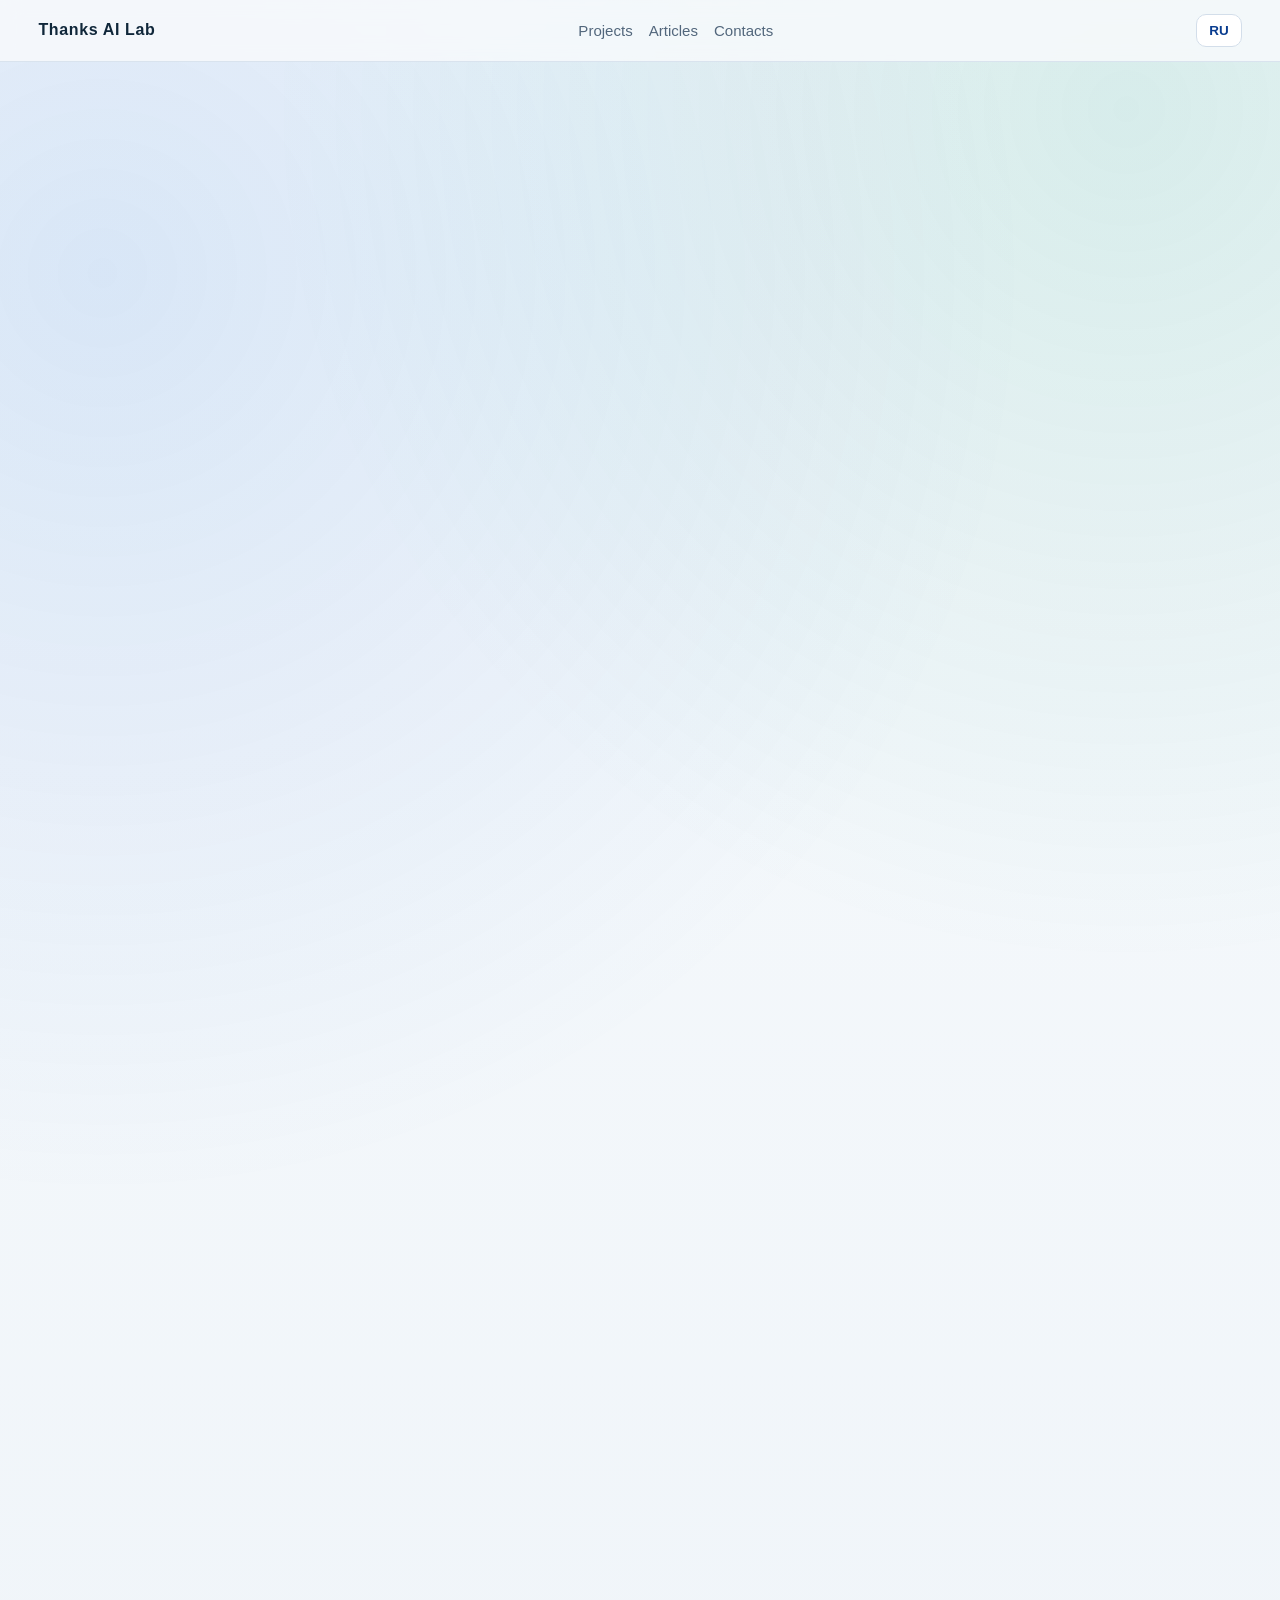
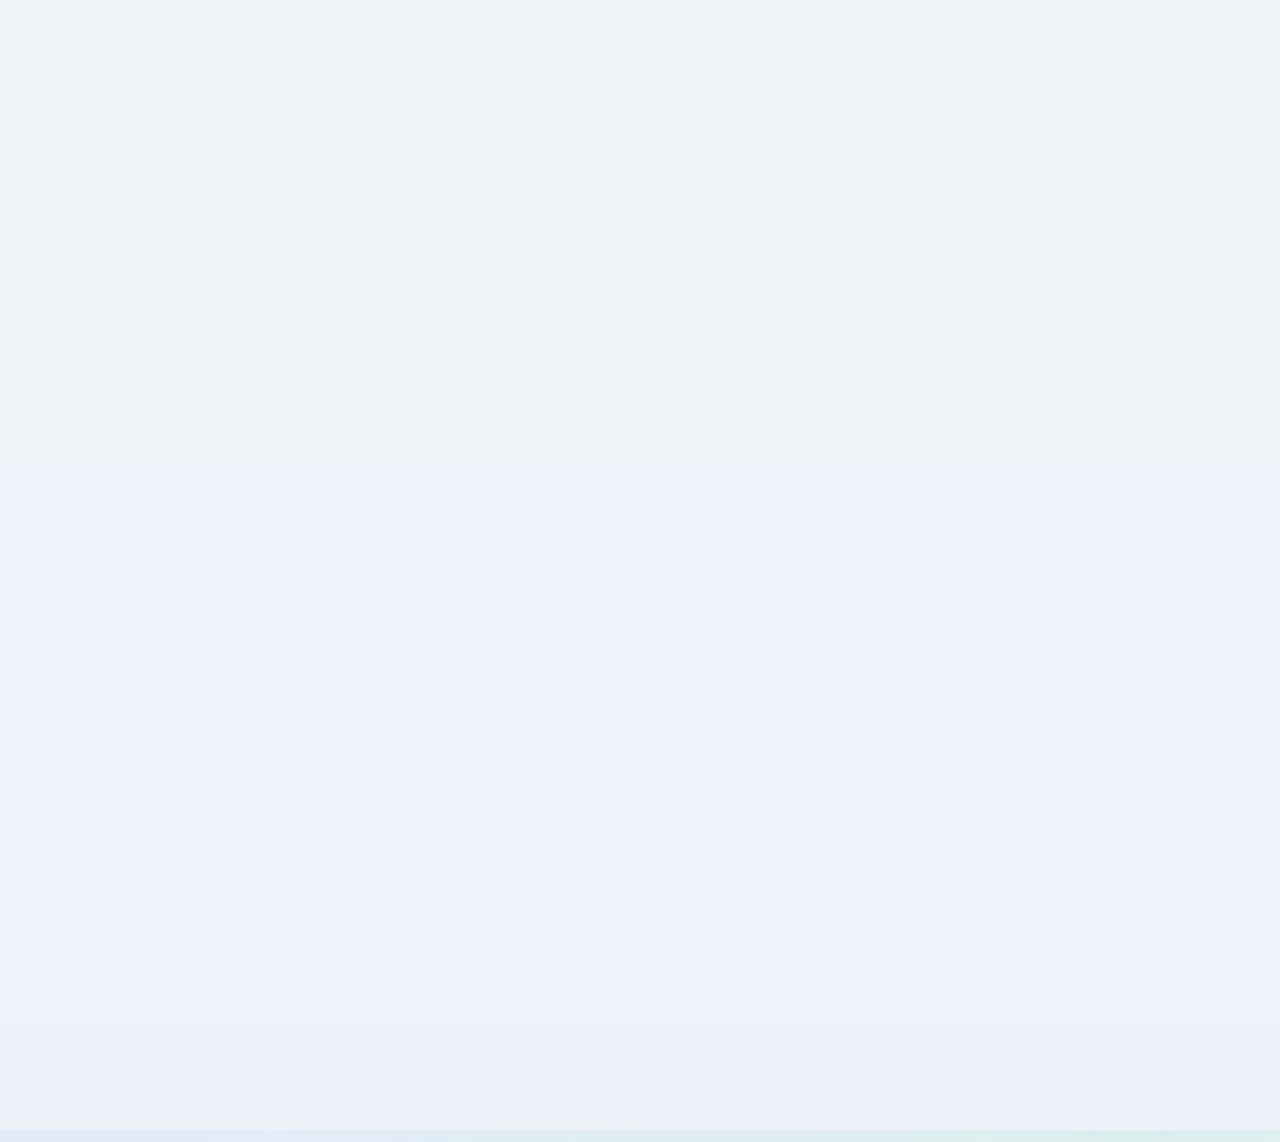
==== commit 47b845fe: "seo: position BuyandSellTelegramUsernames as unofficial Fragment investors community" ====
--- a/index.html
+++ b/index.html
@@ -4,13 +4,13 @@
   <meta charset="utf-8">
   <meta name="viewport" content="width=device-width, initial-scale=1">
   <title>Thanks AI Lab | GitHub Projects and Telegram Bots</title>
-  <meta name="description" content="Thanks AI Lab portfolio: non-empty GitHub repositories, production Telegram bots, and bilingual SEO articles about Telegram usernames and Fragment.">
+  <meta name="description" content="Thanks AI Lab portfolio: non-empty GitHub repositories, production Telegram bots, and bilingual SEO articles including an unofficial Fragment investors community guide.">
   <meta http-equiv="Content-Security-Policy" content="default-src 'self'; script-src 'self'; style-src 'self'; img-src 'self' data:; font-src 'self'; connect-src 'none'; object-src 'none'; base-uri 'self'; form-action 'none'; frame-ancestors 'none'; upgrade-insecure-requests">
   <meta http-equiv="Referrer-Policy" content="strict-origin-when-cross-origin">
   <meta name="color-scheme" content="light only">
   <link rel="stylesheet" href="styles.css">
 </head>
-<body data-title-en="Thanks AI Lab | GitHub Projects and Telegram Bots" data-title-ru="Thanks AI Lab | GitHub-проекты и Telegram-боты" data-description-en="Thanks AI Lab portfolio: non-empty GitHub repositories, production Telegram bots, and bilingual SEO articles about Telegram usernames and Fragment." data-description-ru="Портфолио Thanks AI Lab: непустые GitHub-репозитории, прод-боты Telegram и двуязычные SEO-статьи о Telegram-юзернеймах и Fragment.">
+<body data-title-en="Thanks AI Lab | GitHub Projects and Telegram Bots" data-title-ru="Thanks AI Lab | GitHub-проекты и Telegram-боты" data-description-en="Thanks AI Lab portfolio: non-empty GitHub repositories, production Telegram bots, and bilingual SEO articles including an unofficial Fragment investors community guide." data-description-ru="Портфолио Thanks AI Lab: непустые GitHub-репозитории, прод-боты Telegram и двуязычные SEO-статьи, включая гайд по неофициальному сообществу инвесторов Fragment.">
   <header class="topbar">
     <a class="brand" href="#top">Thanks AI Lab</a>
     <nav class="nav">
@@ -149,8 +149,8 @@
           <h3>BuyandSellTelegramUsernames</h3>
           <p class="en">Public Telegram channel for username market updates, deal ideas, and buyer/seller matching.</p>
           <p class="ru">Публичный Telegram-канал с апдейтами рынка юзернеймов, идеями сделок и подбором покупателей/продавцов.</p>
-          <p class="status en">Media and lead channel for username commerce.</p>
-          <p class="status ru">Медийный и лидогенерирующий канал для торговли юзернеймами.</p>
+          <p class="status en">Unofficial Fragment investors community for practical market discussion.</p>
+          <p class="status ru">Неофициальное сообщество инвесторов Fragment для практического обсуждения рынка.</p>
           <p class="meta">Telegram channel · Updated: 2026-03-05</p>
           <div class="btn-stack">
             <a class="btn btn-primary" href="https://t.me/BuyandSellTelegramUsernames" target="_blank" rel="noopener noreferrer">Open channel</a>
@@ -206,7 +206,7 @@
       <h2 class="en">Bilingual SEO articles</h2>
       <h2 class="ru">Двуязычные SEO-статьи</h2>
       <div class="article-list">
-        <a href="articles/fragment-username-guide.html"><span class="en">How to choose and buy a Telegram username on Fragment (guide)</span><span class="ru">Как выбрать и купить Telegram-юзернейм на Fragment (гайд)</span></a>
+        <a href="articles/fragment-username-guide.html"><span class="en">Unofficial Fragment investors community: how to choose and buy a Telegram username</span><span class="ru">Неофициальное сообщество инвесторов Fragment: как выбрать и купить Telegram-юзернейм</span></a>
         <a href="articles/tg-username-audit-bot.html"><span class="en">TGUsernameAuditBot: valuation workflow and AI fallback</span><span class="ru">TGUsernameAuditBot: процесс оценки и AI fallback</span></a>
         <a href="articles/skillsmarketplace.html"><span class="en">SkillsMarketplace: product architecture and monetization rails</span><span class="ru">SkillsMarketplace: архитектура продукта и монетизация</span></a>
         <a href="articles/skillsmarketplacebot.html"><span class="en">SkillsMarketplacebot: acquisition funnel and referral growth</span><span class="ru">SkillsMarketplacebot: воронка привлечения и реферальный рост</span></a>
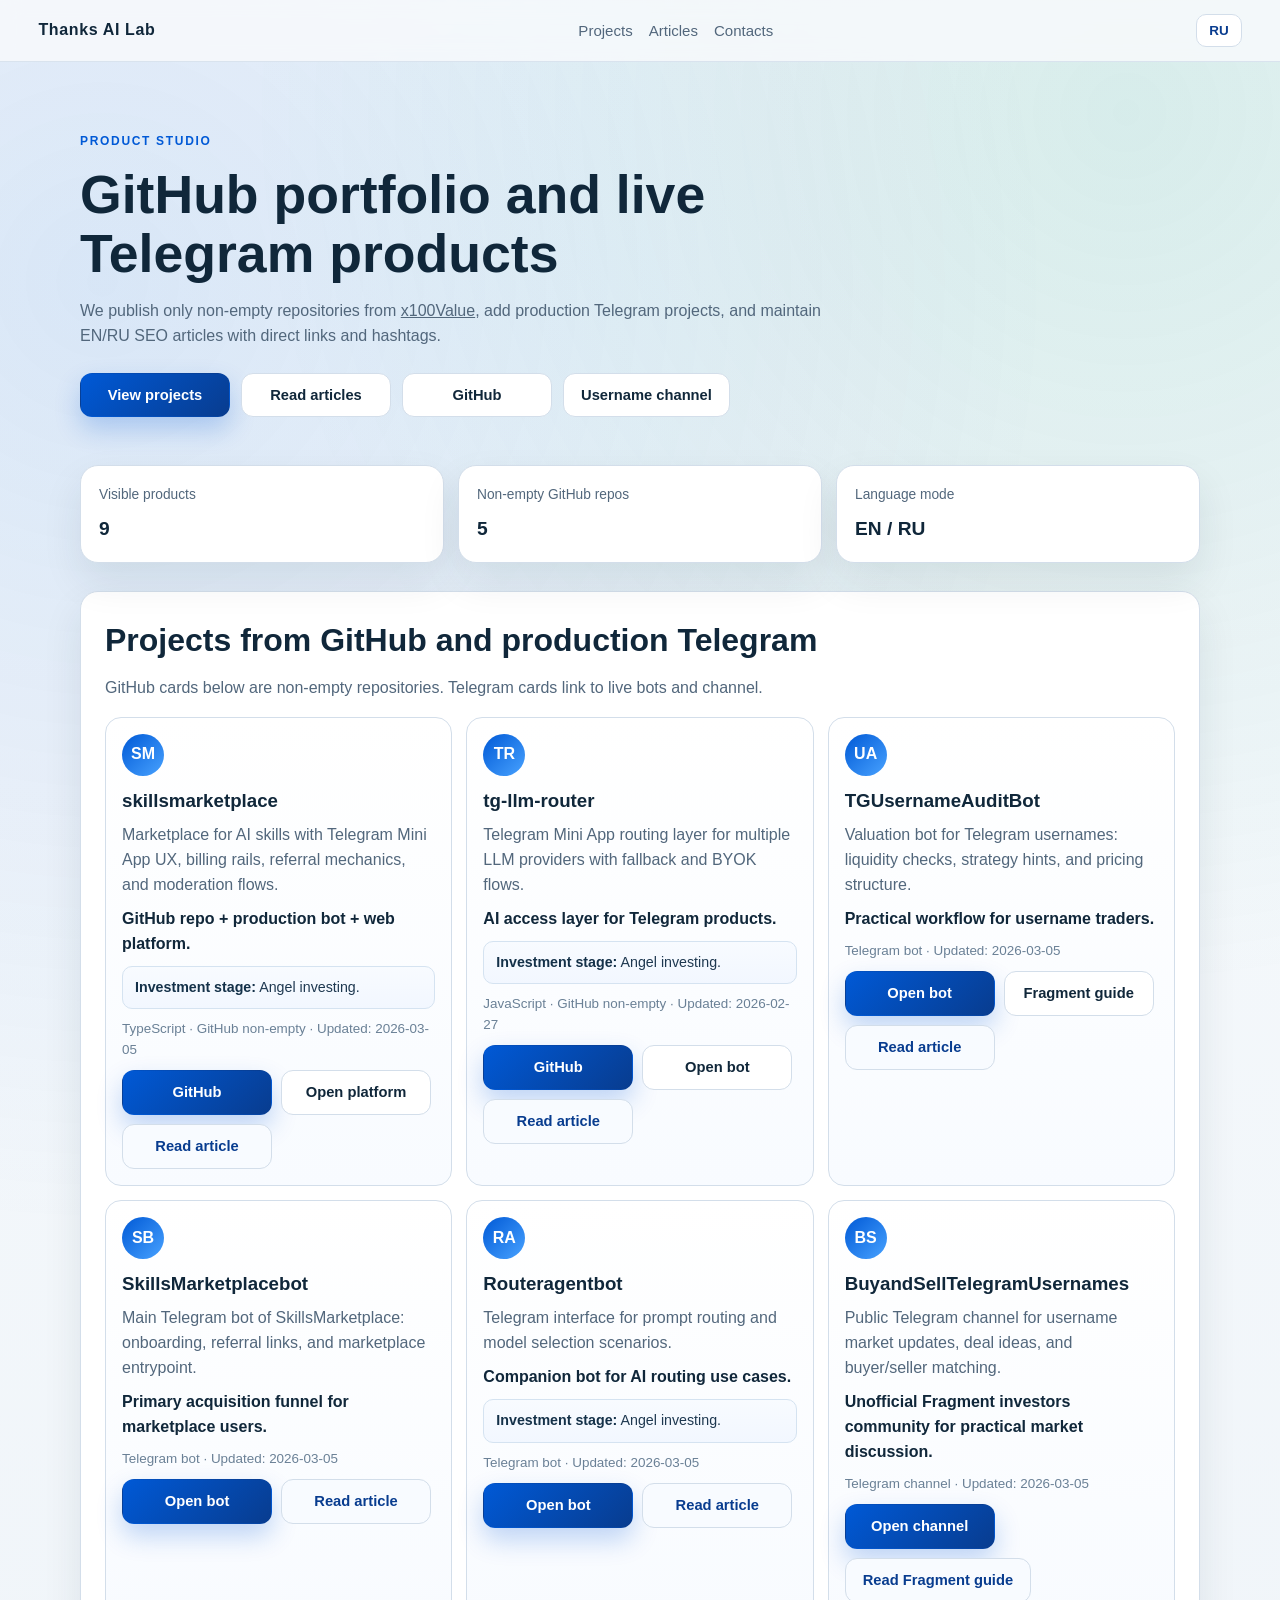
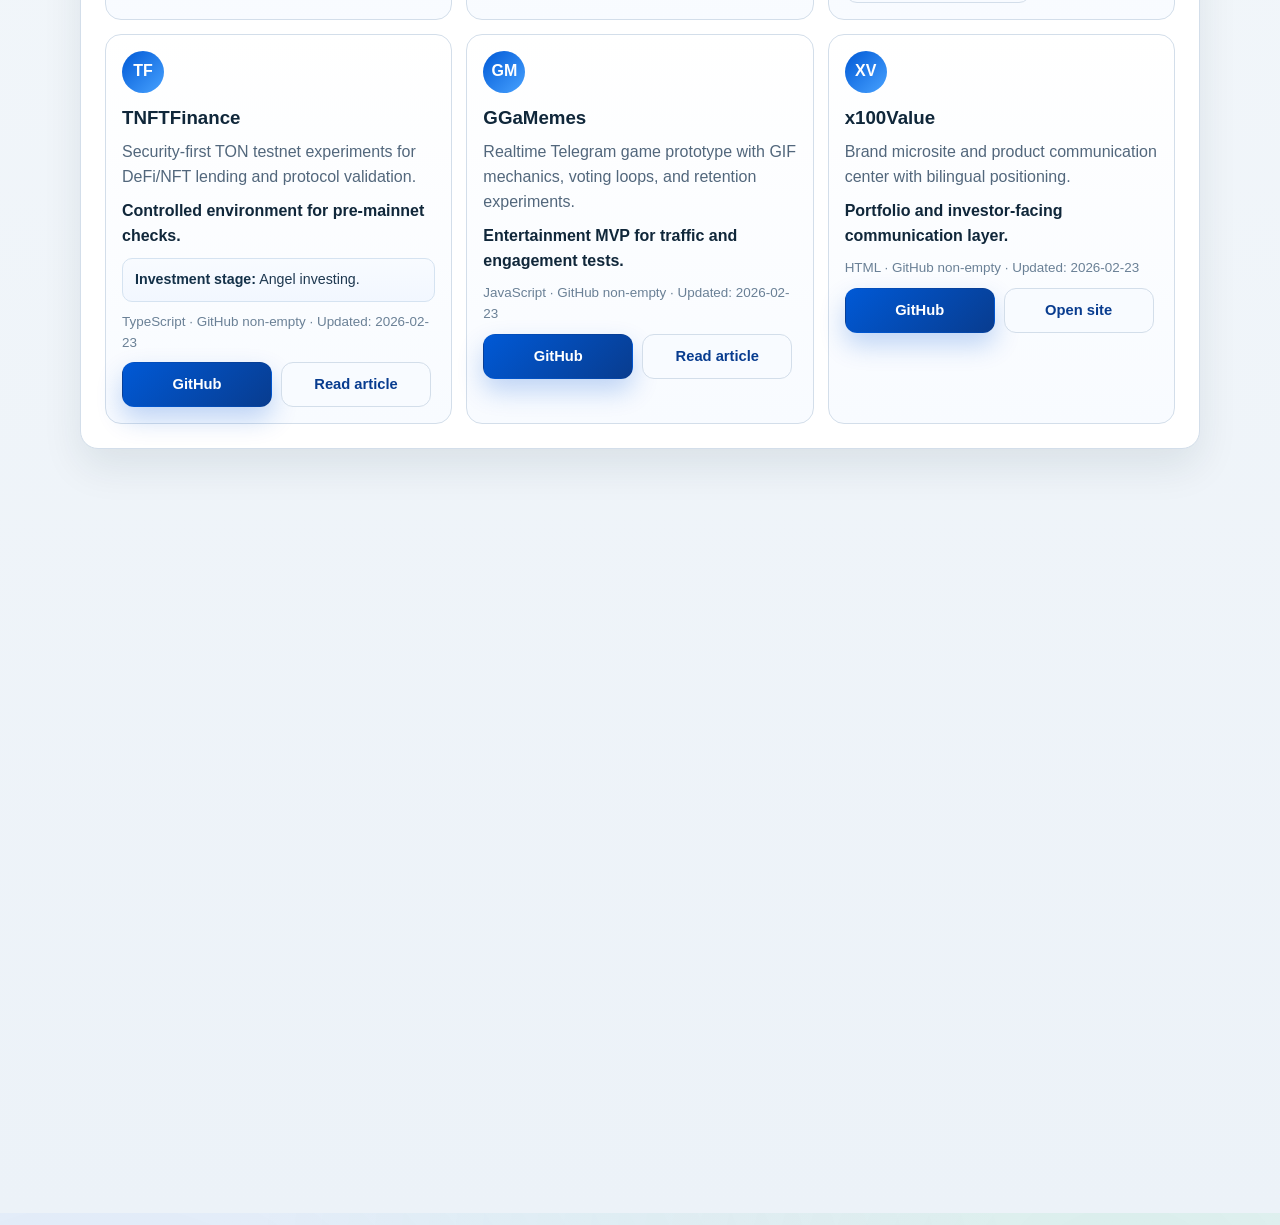
==== commit e9947dfa: "content: mark key projects as angel investing stage" ====
--- a/index.html
+++ b/index.html
@@ -78,6 +78,8 @@
           <p class="ru">Маркетплейс AI-скиллов с Telegram Mini App UX, биллингом, рефералками и модерацией.</p>
           <p class="status en">GitHub repo + production bot + web platform.</p>
           <p class="status ru">GitHub-репозиторий + прод-бот + web-платформа.</p>
+          <p class="invest-note en"><strong>Investment stage:</strong> Angel investing.</p>
+          <p class="invest-note ru"><strong>Инвестиционная стадия:</strong> Ангельское инвестирование.</p>
           <p class="meta">TypeScript · GitHub non-empty · Updated: 2026-03-05</p>
           <div class="btn-stack">
             <a class="btn btn-primary" href="https://github.com/x100Value/skillsmarketplace" target="_blank" rel="noopener noreferrer">GitHub</a>
@@ -93,6 +95,8 @@
           <p class="ru">Маршрутизатор LLM для Telegram Mini App: несколько провайдеров, fallback и BYOK-сценарии.</p>
           <p class="status en">AI access layer for Telegram products.</p>
           <p class="status ru">Слой доступа к AI для Telegram-продуктов.</p>
+          <p class="invest-note en"><strong>Investment stage:</strong> Angel investing.</p>
+          <p class="invest-note ru"><strong>Инвестиционная стадия:</strong> Ангельское инвестирование.</p>
           <p class="meta">JavaScript · GitHub non-empty · Updated: 2026-02-27</p>
           <div class="btn-stack">
             <a class="btn btn-primary" href="https://github.com/x100Value/tg-llm-router" target="_blank" rel="noopener noreferrer">GitHub</a>
@@ -137,6 +141,8 @@
           <p class="ru">Telegram-интерфейс для маршрутизации промтов и выбора моделей.</p>
           <p class="status en">Companion bot for AI routing use cases.</p>
           <p class="status ru">Сопутствующий бот для AI-routing сценариев.</p>
+          <p class="invest-note en"><strong>Investment stage:</strong> Angel investing.</p>
+          <p class="invest-note ru"><strong>Инвестиционная стадия:</strong> Ангельское инвестирование.</p>
           <p class="meta">Telegram bot · Updated: 2026-03-05</p>
           <div class="btn-stack">
             <a class="btn btn-primary" href="https://t.me/Routeragentbot" target="_blank" rel="noopener noreferrer">Open bot</a>
@@ -165,6 +171,8 @@
           <p class="ru">Security-first эксперименты в TON testnet для DeFi/NFT-кредитования и валидации протокола.</p>
           <p class="status en">Controlled environment for pre-mainnet checks.</p>
           <p class="status ru">Контролируемая среда для pre-mainnet проверок.</p>
+          <p class="invest-note en"><strong>Investment stage:</strong> Angel investing.</p>
+          <p class="invest-note ru"><strong>Инвестиционная стадия:</strong> Ангельское инвестирование.</p>
           <p class="meta">TypeScript · GitHub non-empty · Updated: 2026-02-23</p>
           <div class="btn-stack">
             <a class="btn btn-primary" href="https://github.com/x100Value/TNFTFinance" target="_blank" rel="noopener noreferrer">GitHub</a>
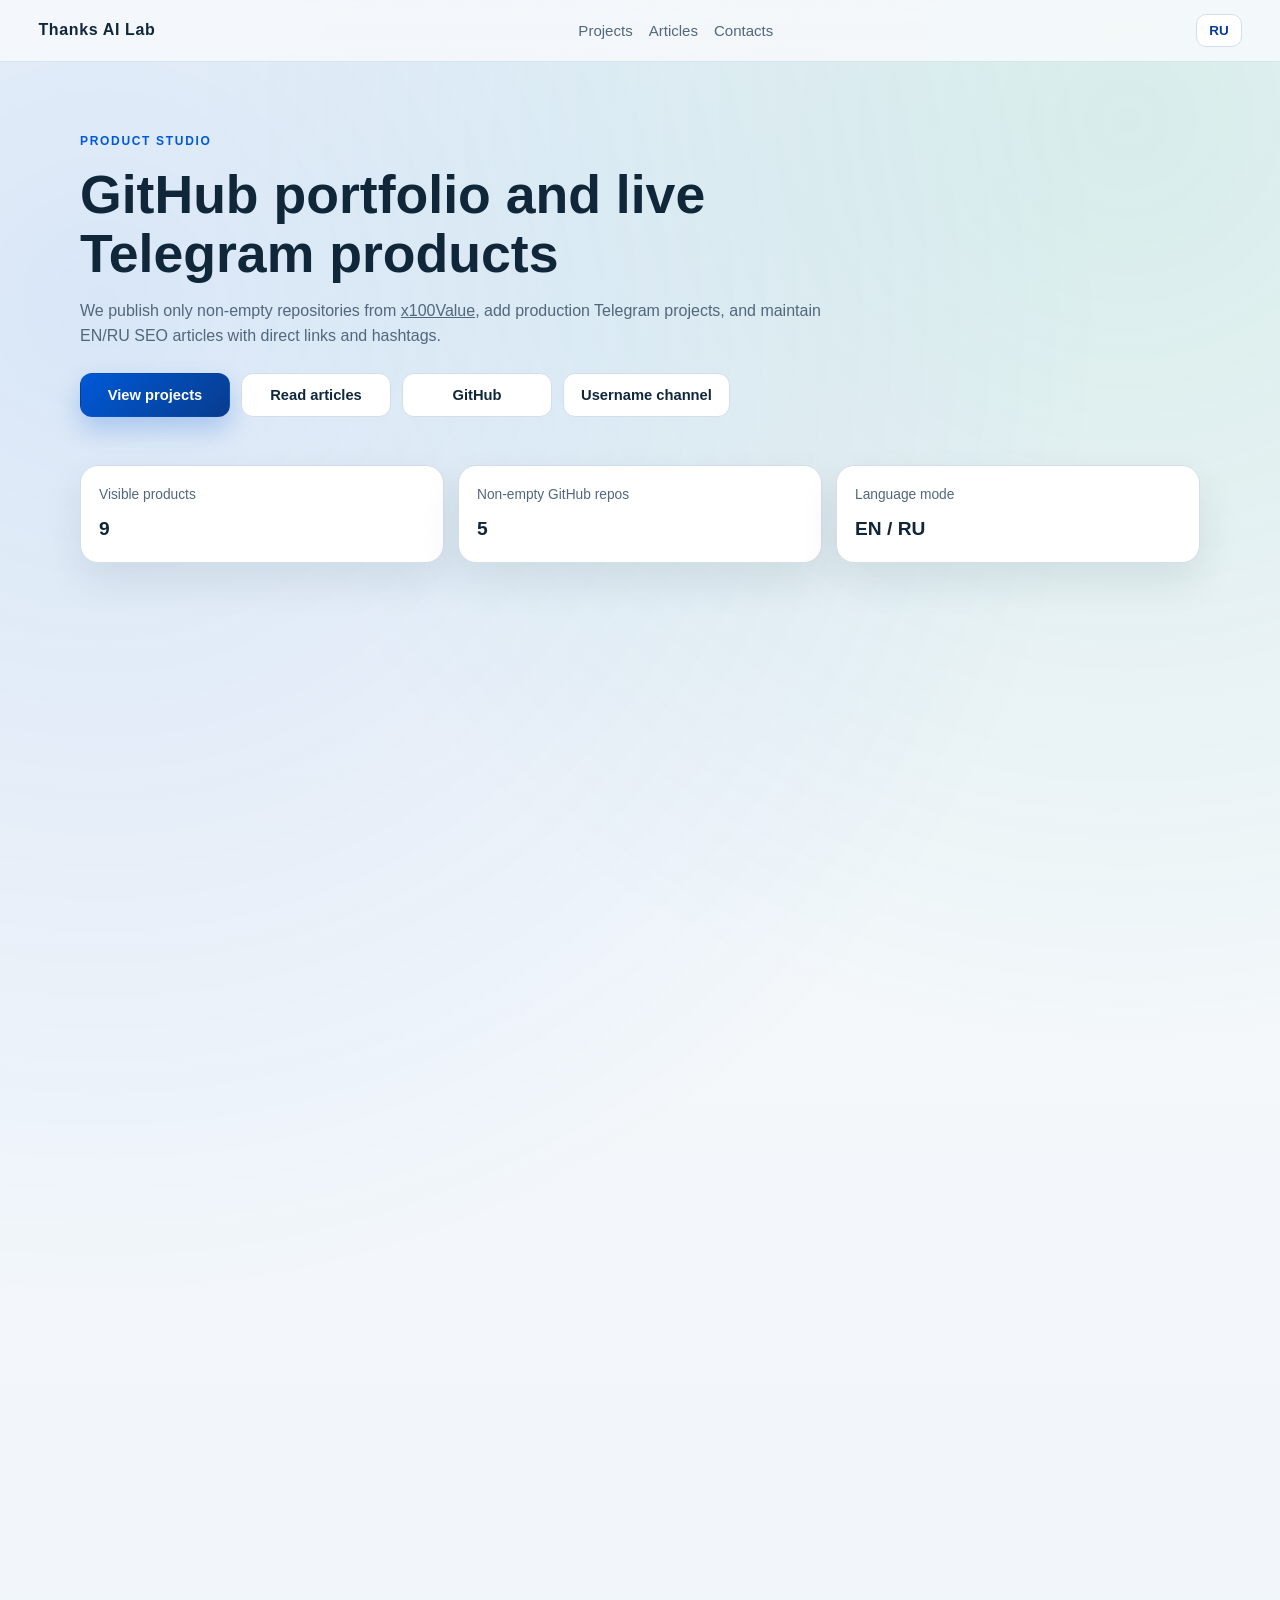
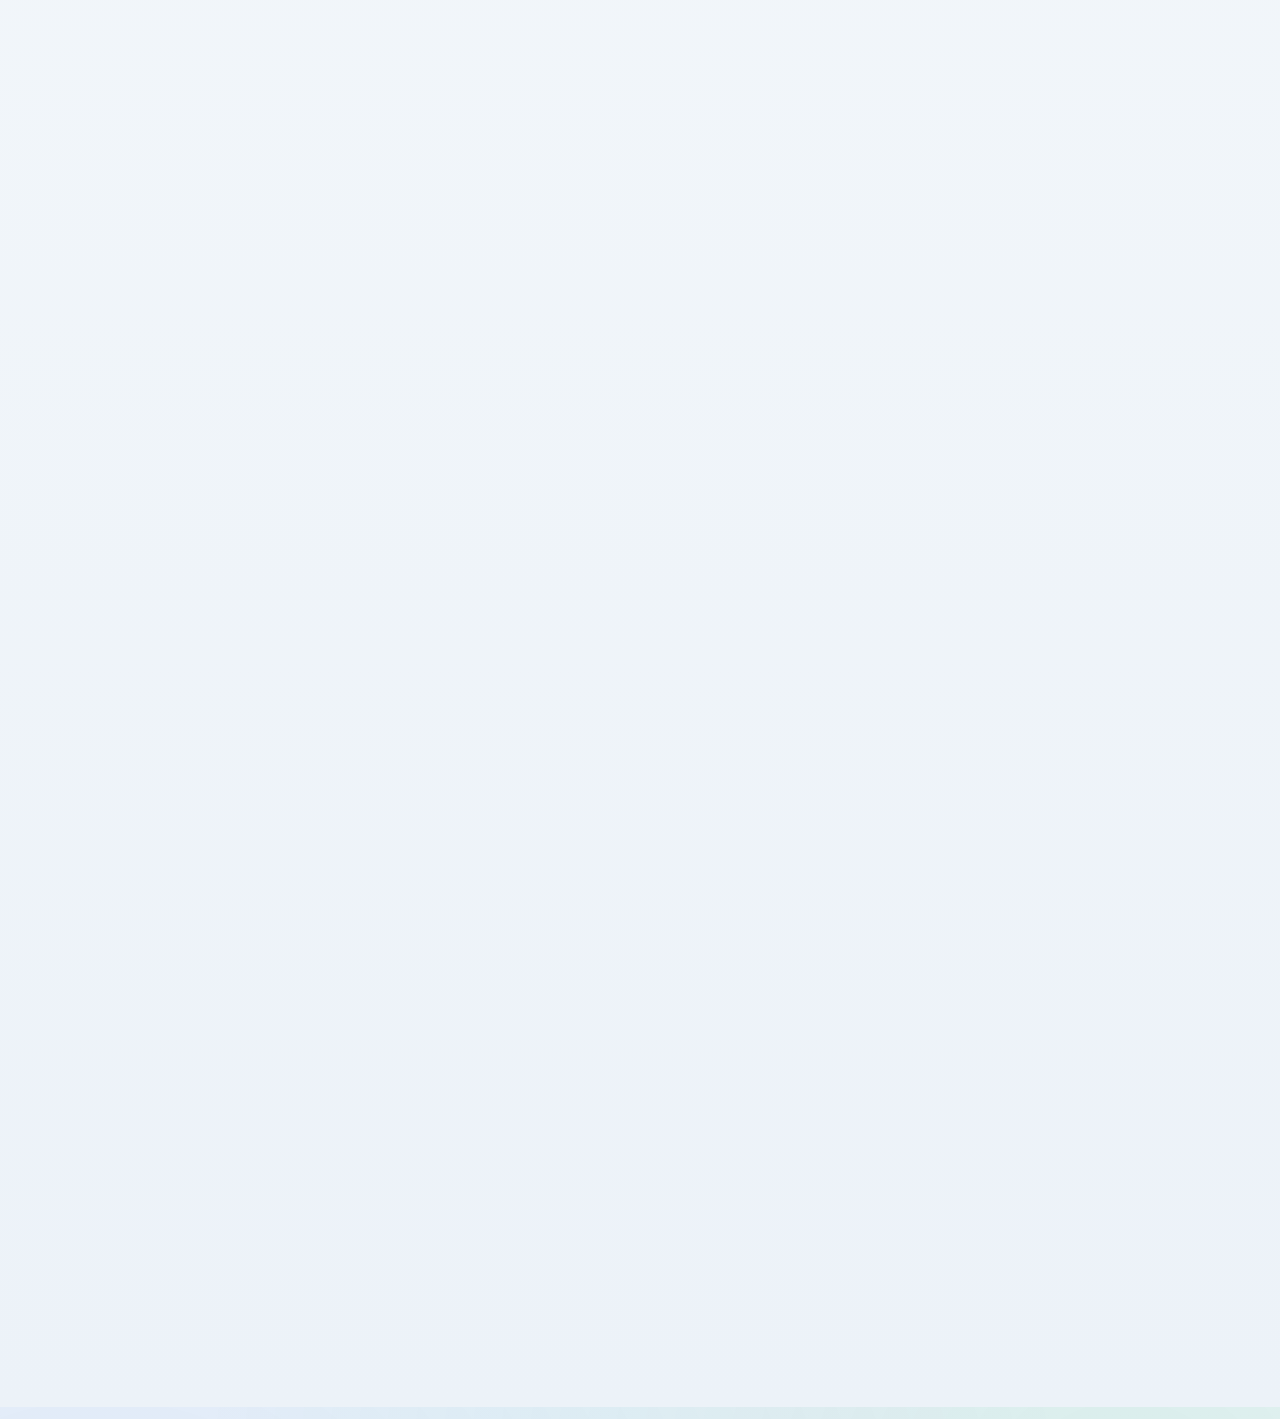
==== commit b99b6737: "Highlight angel cluster cards with badge, sapphire accent, and deck CTA" ====
--- a/index.html
+++ b/index.html
@@ -71,35 +71,39 @@
       <p class="section-note ru">Карточки GitHub ниже - непустые репозитории. Карточки Telegram ведут на живых ботов и канал.</p>
 
       <div class="project-grid">
-        <article class="project-card">
+        <article class="project-card angel-card">
+          <span class="angel-badge">ANGEL</span>
           <div class="icon-circle">SM</div>
           <h3>skillsmarketplace</h3>
           <p class="en">Marketplace for AI skills with Telegram Mini App UX, billing rails, referral mechanics, and moderation flows.</p>
           <p class="ru">Маркетплейс AI-скиллов с Telegram Mini App UX, биллингом, рефералками и модерацией.</p>
           <p class="status en">GitHub repo + production bot + web platform.</p>
           <p class="status ru">GitHub-репозиторий + прод-бот + web-платформа.</p>
-          <p class="invest-note en"><strong>Investment stage:</strong> Angel investing.</p>
-          <p class="invest-note ru"><strong>Инвестиционная стадия:</strong> Ангельское инвестирование.</p>
+          <p class="invest-note en"><strong>Stage:</strong> Pre-seed, <strong>Round type:</strong> Angel.</p>
+          <p class="invest-note ru"><strong>Стадия:</strong> Pre-seed, <strong>Тип раунда:</strong> Angel.</p>
           <p class="meta">TypeScript · GitHub non-empty · Updated: 2026-03-05</p>
           <div class="btn-stack">
             <a class="btn btn-primary" href="https://github.com/x100Value/skillsmarketplace" target="_blank" rel="noopener noreferrer">GitHub</a>
+            <a class="btn btn-sapphire" href="pitch-deck.html"><span class="en">Request investor deck</span><span class="ru">Запросить инвест-дек</span></a>
             <a class="btn btn-secondary" href="https://skillsmarketplace.ru" target="_blank" rel="noopener noreferrer"><span class="en">Open platform</span><span class="ru">Открыть платформу</span></a>
             <a class="btn btn-ghost" href="articles/skillsmarketplace.html"><span class="en">Read article</span><span class="ru">Читать статью</span></a>
           </div>
         </article>
 
-        <article class="project-card">
+        <article class="project-card angel-card">
+          <span class="angel-badge">ANGEL</span>
           <div class="icon-circle">TR</div>
           <h3>tg-llm-router</h3>
           <p class="en">Telegram Mini App routing layer for multiple LLM providers with fallback and BYOK flows.</p>
           <p class="ru">Маршрутизатор LLM для Telegram Mini App: несколько провайдеров, fallback и BYOK-сценарии.</p>
           <p class="status en">AI access layer for Telegram products.</p>
           <p class="status ru">Слой доступа к AI для Telegram-продуктов.</p>
-          <p class="invest-note en"><strong>Investment stage:</strong> Angel investing.</p>
-          <p class="invest-note ru"><strong>Инвестиционная стадия:</strong> Ангельское инвестирование.</p>
+          <p class="invest-note en"><strong>Stage:</strong> Pre-seed, <strong>Round type:</strong> Angel.</p>
+          <p class="invest-note ru"><strong>Стадия:</strong> Pre-seed, <strong>Тип раунда:</strong> Angel.</p>
           <p class="meta">JavaScript · GitHub non-empty · Updated: 2026-02-27</p>
           <div class="btn-stack">
             <a class="btn btn-primary" href="https://github.com/x100Value/tg-llm-router" target="_blank" rel="noopener noreferrer">GitHub</a>
+            <a class="btn btn-sapphire" href="pitch-deck.html"><span class="en">Request investor deck</span><span class="ru">Запросить инвест-дек</span></a>
             <a class="btn btn-secondary" href="https://t.me/Routeragentbot" target="_blank" rel="noopener noreferrer"><span class="en">Open bot</span><span class="ru">Открыть бота</span></a>
             <a class="btn btn-ghost" href="articles/tg-llm-router.html"><span class="en">Read article</span><span class="ru">Читать статью</span></a>
           </div>
@@ -134,18 +138,20 @@
           </div>
         </article>
 
-        <article class="project-card">
+        <article class="project-card angel-card">
+          <span class="angel-badge">ANGEL</span>
           <div class="icon-circle">RA</div>
           <h3>Routeragentbot</h3>
           <p class="en">Telegram interface for prompt routing and model selection scenarios.</p>
           <p class="ru">Telegram-интерфейс для маршрутизации промтов и выбора моделей.</p>
           <p class="status en">Companion bot for AI routing use cases.</p>
           <p class="status ru">Сопутствующий бот для AI-routing сценариев.</p>
-          <p class="invest-note en"><strong>Investment stage:</strong> Angel investing.</p>
-          <p class="invest-note ru"><strong>Инвестиционная стадия:</strong> Ангельское инвестирование.</p>
+          <p class="invest-note en"><strong>Stage:</strong> Pre-seed, <strong>Round type:</strong> Angel.</p>
+          <p class="invest-note ru"><strong>Стадия:</strong> Pre-seed, <strong>Тип раунда:</strong> Angel.</p>
           <p class="meta">Telegram bot · Updated: 2026-03-05</p>
           <div class="btn-stack">
             <a class="btn btn-primary" href="https://t.me/Routeragentbot" target="_blank" rel="noopener noreferrer">Open bot</a>
+            <a class="btn btn-sapphire" href="pitch-deck.html"><span class="en">Request investor deck</span><span class="ru">Запросить инвест-дек</span></a>
             <a class="btn btn-ghost" href="articles/routeragentbot.html"><span class="en">Read article</span><span class="ru">Читать статью</span></a>
           </div>
         </article>
@@ -164,18 +170,20 @@
           </div>
         </article>
 
-        <article class="project-card">
+        <article class="project-card angel-card">
+          <span class="angel-badge">ANGEL</span>
           <div class="icon-circle">TF</div>
           <h3>TNFTFinance</h3>
           <p class="en">Security-first TON testnet experiments for DeFi/NFT lending and protocol validation.</p>
           <p class="ru">Security-first эксперименты в TON testnet для DeFi/NFT-кредитования и валидации протокола.</p>
           <p class="status en">Controlled environment for pre-mainnet checks.</p>
           <p class="status ru">Контролируемая среда для pre-mainnet проверок.</p>
-          <p class="invest-note en"><strong>Investment stage:</strong> Angel investing.</p>
-          <p class="invest-note ru"><strong>Инвестиционная стадия:</strong> Ангельское инвестирование.</p>
+          <p class="invest-note en"><strong>Stage:</strong> Pre-seed, <strong>Round type:</strong> Angel.</p>
+          <p class="invest-note ru"><strong>Стадия:</strong> Pre-seed, <strong>Тип раунда:</strong> Angel.</p>
           <p class="meta">TypeScript · GitHub non-empty · Updated: 2026-02-23</p>
           <div class="btn-stack">
             <a class="btn btn-primary" href="https://github.com/x100Value/TNFTFinance" target="_blank" rel="noopener noreferrer">GitHub</a>
+            <a class="btn btn-sapphire" href="pitch-deck.html"><span class="en">Request investor deck</span><span class="ru">Запросить инвест-дек</span></a>
             <a class="btn btn-ghost" href="articles/tnftfinance.html"><span class="en">Read article</span><span class="ru">Читать статью</span></a>
           </div>
         </article>
--- a/styles.css
+++ b/styles.css
@@ -167,6 +167,17 @@
   color: var(--primary-strong);
 }
 
+.btn-sapphire {
+  color: #fff;
+  border-color: #0b5ca8;
+  background: linear-gradient(135deg, #0c4f97, #1978cb);
+  box-shadow: 0 10px 22px rgba(15, 72, 136, 0.28);
+}
+
+.btn-sapphire:hover {
+  box-shadow: 0 14px 28px rgba(15, 72, 136, 0.34);
+}
+
 .kpi {
   display: grid;
   grid-template-columns: repeat(3, minmax(0, 1fr));
@@ -233,6 +244,7 @@
 }
 
 .project-card {
+  position: relative;
   border: 1px solid var(--line);
   border-radius: 16px;
   padding: 16px;
@@ -243,6 +255,40 @@
 .project-card:hover {
   transform: translateY(-3px);
   box-shadow: 0 15px 28px rgba(16, 39, 58, 0.13);
+}
+
+.angel-card {
+  border-color: #9eb7d7;
+  background: linear-gradient(180deg, #f9fcff 0%, #eef5ff 100%);
+  box-shadow: inset 0 0 0 1px rgba(28, 82, 146, 0.1);
+}
+
+.angel-card:hover {
+  box-shadow: 0 16px 30px rgba(14, 58, 109, 0.16), inset 0 0 0 1px rgba(28, 82, 146, 0.14);
+}
+
+.angel-card .icon-circle {
+  background: linear-gradient(135deg, #0e4b8f, #1c7ad0);
+}
+
+.angel-card .invest-note {
+  border-color: #c1d3ea;
+  background: linear-gradient(180deg, #f4f9ff 0%, #eaf3ff 100%);
+}
+
+.angel-badge {
+  position: absolute;
+  top: 12px;
+  right: 12px;
+  z-index: 1;
+  padding: 4px 9px;
+  border-radius: 999px;
+  color: #fff;
+  font-size: 0.69rem;
+  font-weight: 800;
+  letter-spacing: 0.08em;
+  background: linear-gradient(135deg, #0c4f97, #1978cb);
+  box-shadow: 0 8px 16px rgba(16, 74, 141, 0.34);
 }
 
 .icon-circle {
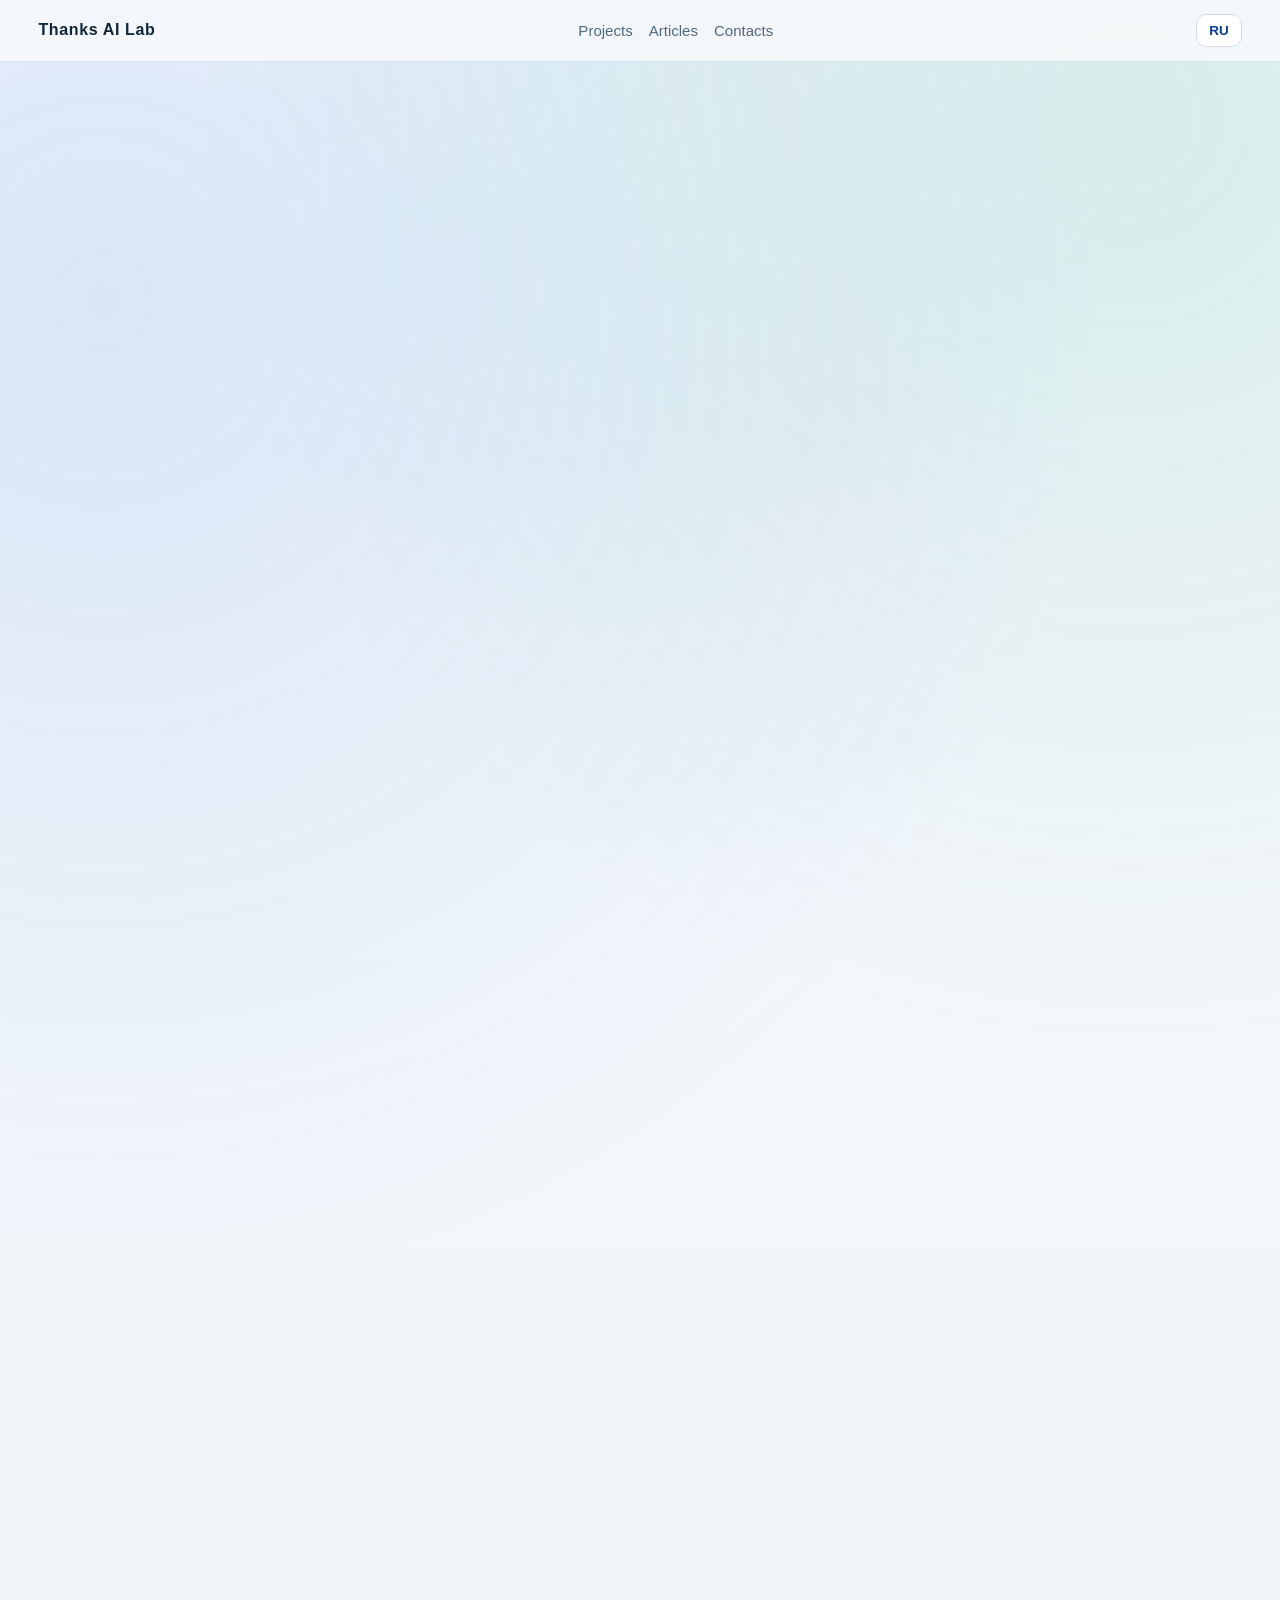
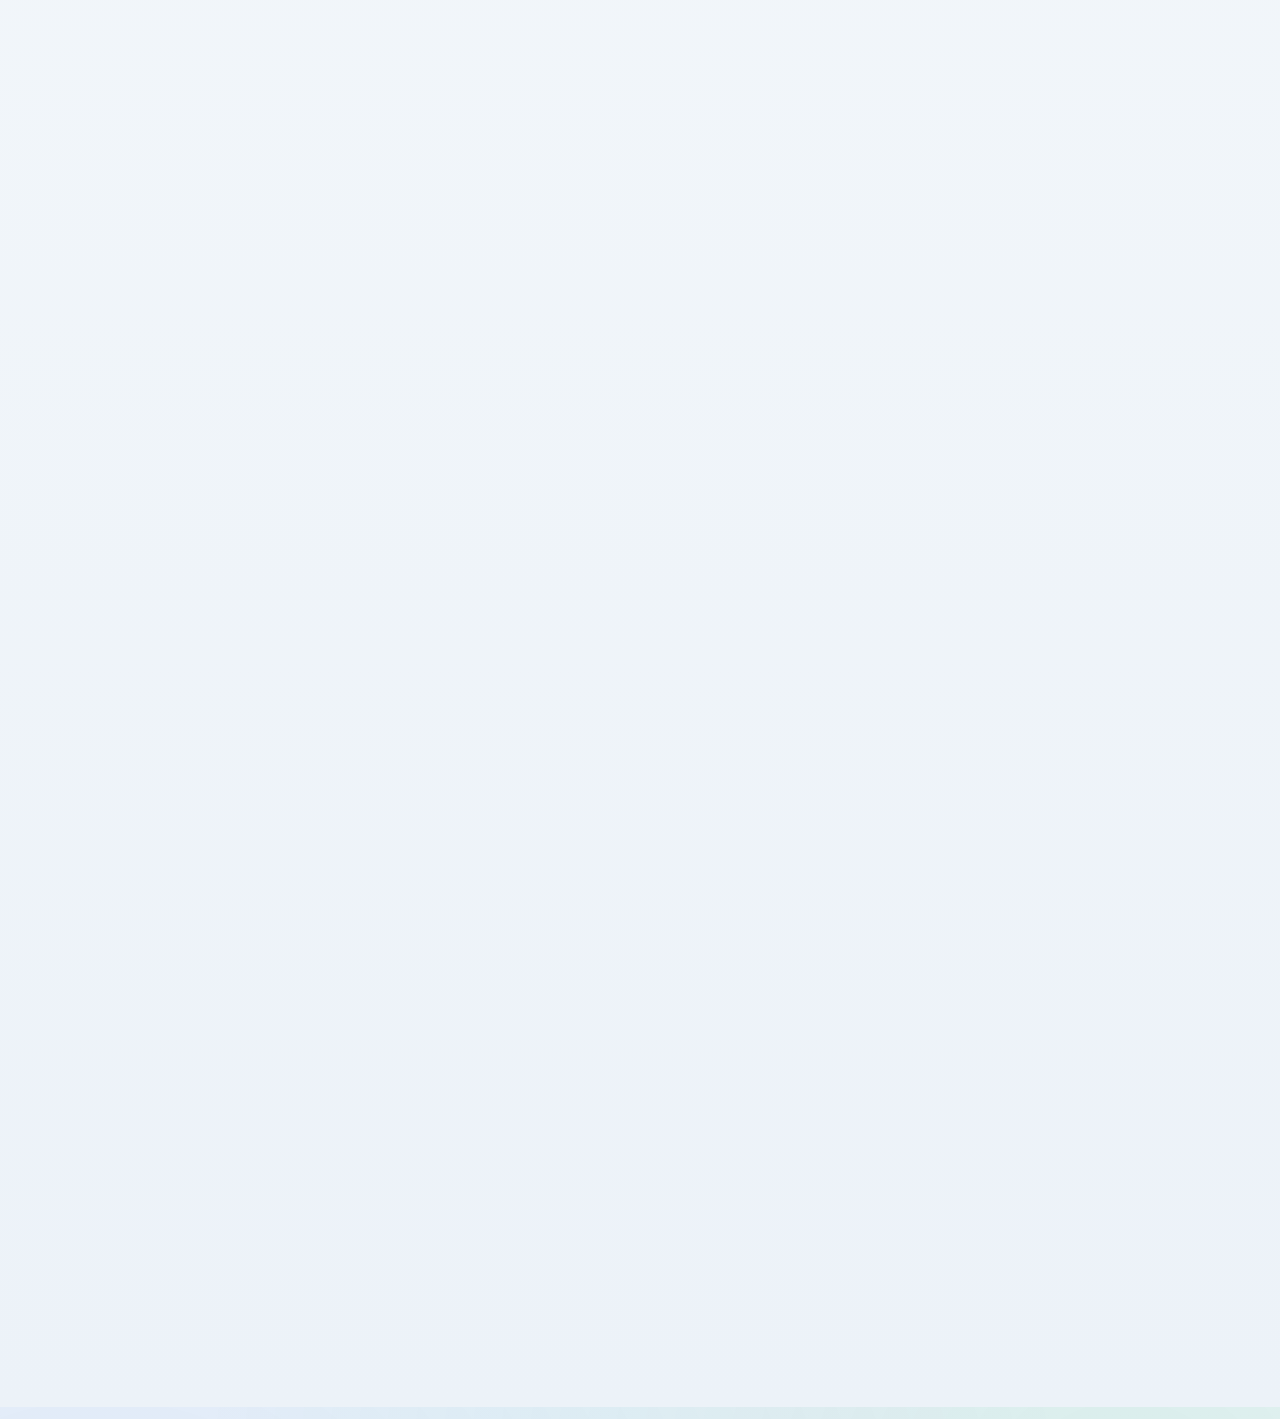
==== commit 63185756: "Clean client-facing copy: remove technical non-empty repo wording" ====
--- a/index.html
+++ b/index.html
@@ -4,13 +4,13 @@
   <meta charset="utf-8">
   <meta name="viewport" content="width=device-width, initial-scale=1">
   <title>Thanks AI Lab | GitHub Projects and Telegram Bots</title>
-  <meta name="description" content="Thanks AI Lab portfolio: non-empty GitHub repositories, production Telegram bots, and bilingual SEO articles including an unofficial Fragment investors community guide.">
+  <meta name="description" content="Thanks AI Lab portfolio: GitHub projects, production Telegram bots, and bilingual SEO articles.">
   <meta http-equiv="Content-Security-Policy" content="default-src 'self'; script-src 'self'; style-src 'self'; img-src 'self' data:; font-src 'self'; connect-src 'none'; object-src 'none'; base-uri 'self'; form-action 'none'; frame-ancestors 'none'; upgrade-insecure-requests">
   <meta http-equiv="Referrer-Policy" content="strict-origin-when-cross-origin">
   <meta name="color-scheme" content="light only">
   <link rel="stylesheet" href="styles.css">
 </head>
-<body data-title-en="Thanks AI Lab | GitHub Projects and Telegram Bots" data-title-ru="Thanks AI Lab | GitHub-проекты и Telegram-боты" data-description-en="Thanks AI Lab portfolio: non-empty GitHub repositories, production Telegram bots, and bilingual SEO articles including an unofficial Fragment investors community guide." data-description-ru="Портфолио Thanks AI Lab: непустые GitHub-репозитории, прод-боты Telegram и двуязычные SEO-статьи, включая гайд по неофициальному сообществу инвесторов Fragment.">
+<body data-title-en="Thanks AI Lab | GitHub Projects and Telegram Bots" data-title-ru="Thanks AI Lab | GitHub-проекты и Telegram-боты" data-description-en="Thanks AI Lab portfolio: GitHub projects, production Telegram bots, and bilingual SEO articles." data-description-ru="Портфолио Thanks AI Lab: GitHub-проекты, прод-боты Telegram и двуязычные SEO-статьи.">
   <header class="topbar">
     <a class="brand" href="#top">Thanks AI Lab</a>
     <nav class="nav">
@@ -31,12 +31,12 @@
       <h1 class="en">GitHub portfolio and live Telegram products</h1>
       <h1 class="ru">GitHub-портфолио и живые Telegram-продукты</h1>
       <p class="lead en">
-        We publish only non-empty repositories from <a href="https://github.com/x100Value" target="_blank" rel="noopener noreferrer">x100Value</a>,
-        add production Telegram projects, and maintain EN/RU SEO articles with direct links and hashtags.
+        We publish projects from <a href="https://github.com/x100Value" target="_blank" rel="noopener noreferrer">x100Value</a>,
+        add production Telegram products, and maintain EN/RU SEO articles with direct links and hashtags.
       </p>
       <p class="lead ru">
-        Мы публикуем только непустые репозитории из <a href="https://github.com/x100Value" target="_blank" rel="noopener noreferrer">x100Value</a>,
-        добавляем продакшн Telegram-проекты и поддерживаем EN/RU SEO-статьи с прямыми ссылками и хештегами.
+        Мы публикуем проекты из <a href="https://github.com/x100Value" target="_blank" rel="noopener noreferrer">x100Value</a>,
+        добавляем продакшн Telegram-продукты и поддерживаем EN/RU SEO-статьи с прямыми ссылками и хештегами.
       </p>
       <div class="cta-row">
         <a class="btn btn-primary" href="#projects"><span class="en">View projects</span><span class="ru">Смотреть проекты</span></a>
@@ -53,8 +53,8 @@
         <p class="kpi-value static" data-project-count>9</p>
       </article>
       <article class="kpi-card">
-        <p class="kpi-title en">Non-empty GitHub repos</p>
-        <p class="kpi-title ru">Непустых GitHub-репо</p>
+        <p class="kpi-title en">GitHub projects</p>
+        <p class="kpi-title ru">GitHub-проекты</p>
         <p class="kpi-value static">5</p>
       </article>
       <article class="kpi-card">
@@ -67,8 +67,8 @@
     <section id="projects" class="projects reveal">
       <h2 class="en">Projects from GitHub and production Telegram</h2>
       <h2 class="ru">Проекты из GitHub и продакшн Telegram</h2>
-      <p class="section-note en">GitHub cards below are non-empty repositories. Telegram cards link to live bots and channel.</p>
-      <p class="section-note ru">Карточки GitHub ниже - непустые репозитории. Карточки Telegram ведут на живых ботов и канал.</p>
+      <p class="section-note en">Cards below link to GitHub projects, live bots, and channel.</p>
+      <p class="section-note ru">Карточки ниже ведут на GitHub-проекты, живых ботов и канал.</p>
 
       <div class="project-grid">
         <article class="project-card angel-card">
@@ -81,7 +81,7 @@
           <p class="status ru">GitHub-репозиторий + прод-бот + web-платформа.</p>
           <p class="invest-note en"><strong>Stage:</strong> Pre-seed, <strong>Round type:</strong> Angel.</p>
           <p class="invest-note ru"><strong>Стадия:</strong> Pre-seed, <strong>Тип раунда:</strong> Angel.</p>
-          <p class="meta">TypeScript · GitHub non-empty · Updated: 2026-03-05</p>
+          <p class="meta">TypeScript · GitHub repository · Updated: 2026-03-05</p>
           <div class="btn-stack">
             <a class="btn btn-primary" href="https://github.com/x100Value/skillsmarketplace" target="_blank" rel="noopener noreferrer">GitHub</a>
             <a class="btn btn-sapphire" href="pitch-deck.html"><span class="en">Request investor deck</span><span class="ru">Запросить инвест-дек</span></a>
@@ -100,7 +100,7 @@
           <p class="status ru">Слой доступа к AI для Telegram-продуктов.</p>
           <p class="invest-note en"><strong>Stage:</strong> Pre-seed, <strong>Round type:</strong> Angel.</p>
           <p class="invest-note ru"><strong>Стадия:</strong> Pre-seed, <strong>Тип раунда:</strong> Angel.</p>
-          <p class="meta">JavaScript · GitHub non-empty · Updated: 2026-02-27</p>
+          <p class="meta">JavaScript · GitHub repository · Updated: 2026-02-27</p>
           <div class="btn-stack">
             <a class="btn btn-primary" href="https://github.com/x100Value/tg-llm-router" target="_blank" rel="noopener noreferrer">GitHub</a>
             <a class="btn btn-sapphire" href="pitch-deck.html"><span class="en">Request investor deck</span><span class="ru">Запросить инвест-дек</span></a>
@@ -180,7 +180,7 @@
           <p class="status ru">Контролируемая среда для pre-mainnet проверок.</p>
           <p class="invest-note en"><strong>Stage:</strong> Pre-seed, <strong>Round type:</strong> Angel.</p>
           <p class="invest-note ru"><strong>Стадия:</strong> Pre-seed, <strong>Тип раунда:</strong> Angel.</p>
-          <p class="meta">TypeScript · GitHub non-empty · Updated: 2026-02-23</p>
+          <p class="meta">TypeScript · GitHub repository · Updated: 2026-02-23</p>
           <div class="btn-stack">
             <a class="btn btn-primary" href="https://github.com/x100Value/TNFTFinance" target="_blank" rel="noopener noreferrer">GitHub</a>
             <a class="btn btn-sapphire" href="pitch-deck.html"><span class="en">Request investor deck</span><span class="ru">Запросить инвест-дек</span></a>
@@ -195,7 +195,7 @@
           <p class="ru">Realtime Telegram-игра с GIF-механиками, голосованием и экспериментами по удержанию.</p>
           <p class="status en">Entertainment MVP for traffic and engagement tests.</p>
           <p class="status ru">Развлекательный MVP для тестов трафика и вовлечения.</p>
-          <p class="meta">JavaScript · GitHub non-empty · Updated: 2026-02-23</p>
+          <p class="meta">JavaScript · GitHub repository · Updated: 2026-02-23</p>
           <div class="btn-stack">
             <a class="btn btn-primary" href="https://github.com/x100Value/GGaMemes" target="_blank" rel="noopener noreferrer">GitHub</a>
             <a class="btn btn-ghost" href="articles/ggamemes.html"><span class="en">Read article</span><span class="ru">Читать статью</span></a>
@@ -207,9 +207,9 @@
           <h3>x100Value</h3>
           <p class="en">Brand microsite and product communication center with bilingual positioning.</p>
           <p class="ru">Брендовый микросайт и центр продуктовой коммуникации с двуязычным позиционированием.</p>
-          <p class="status en">Portfolio and investor-facing communication layer.</p>
-          <p class="status ru">Портфельный и investor-facing слой коммуникации.</p>
-          <p class="meta">HTML · GitHub non-empty · Updated: 2026-02-23</p>
+          <p class="status en">Portfolio and product communication layer.</p>
+          <p class="status ru">Портфельный и продуктовый слой коммуникации.</p>
+          <p class="meta">HTML · GitHub repository · Updated: 2026-02-23</p>
           <div class="btn-stack">
             <a class="btn btn-primary" href="https://github.com/x100Value/x100Value" target="_blank" rel="noopener noreferrer">GitHub</a>
             <a class="btn btn-ghost" href="https://thanksailab.com" target="_blank" rel="noopener noreferrer"><span class="en">Open site</span><span class="ru">Открыть сайт</span></a>
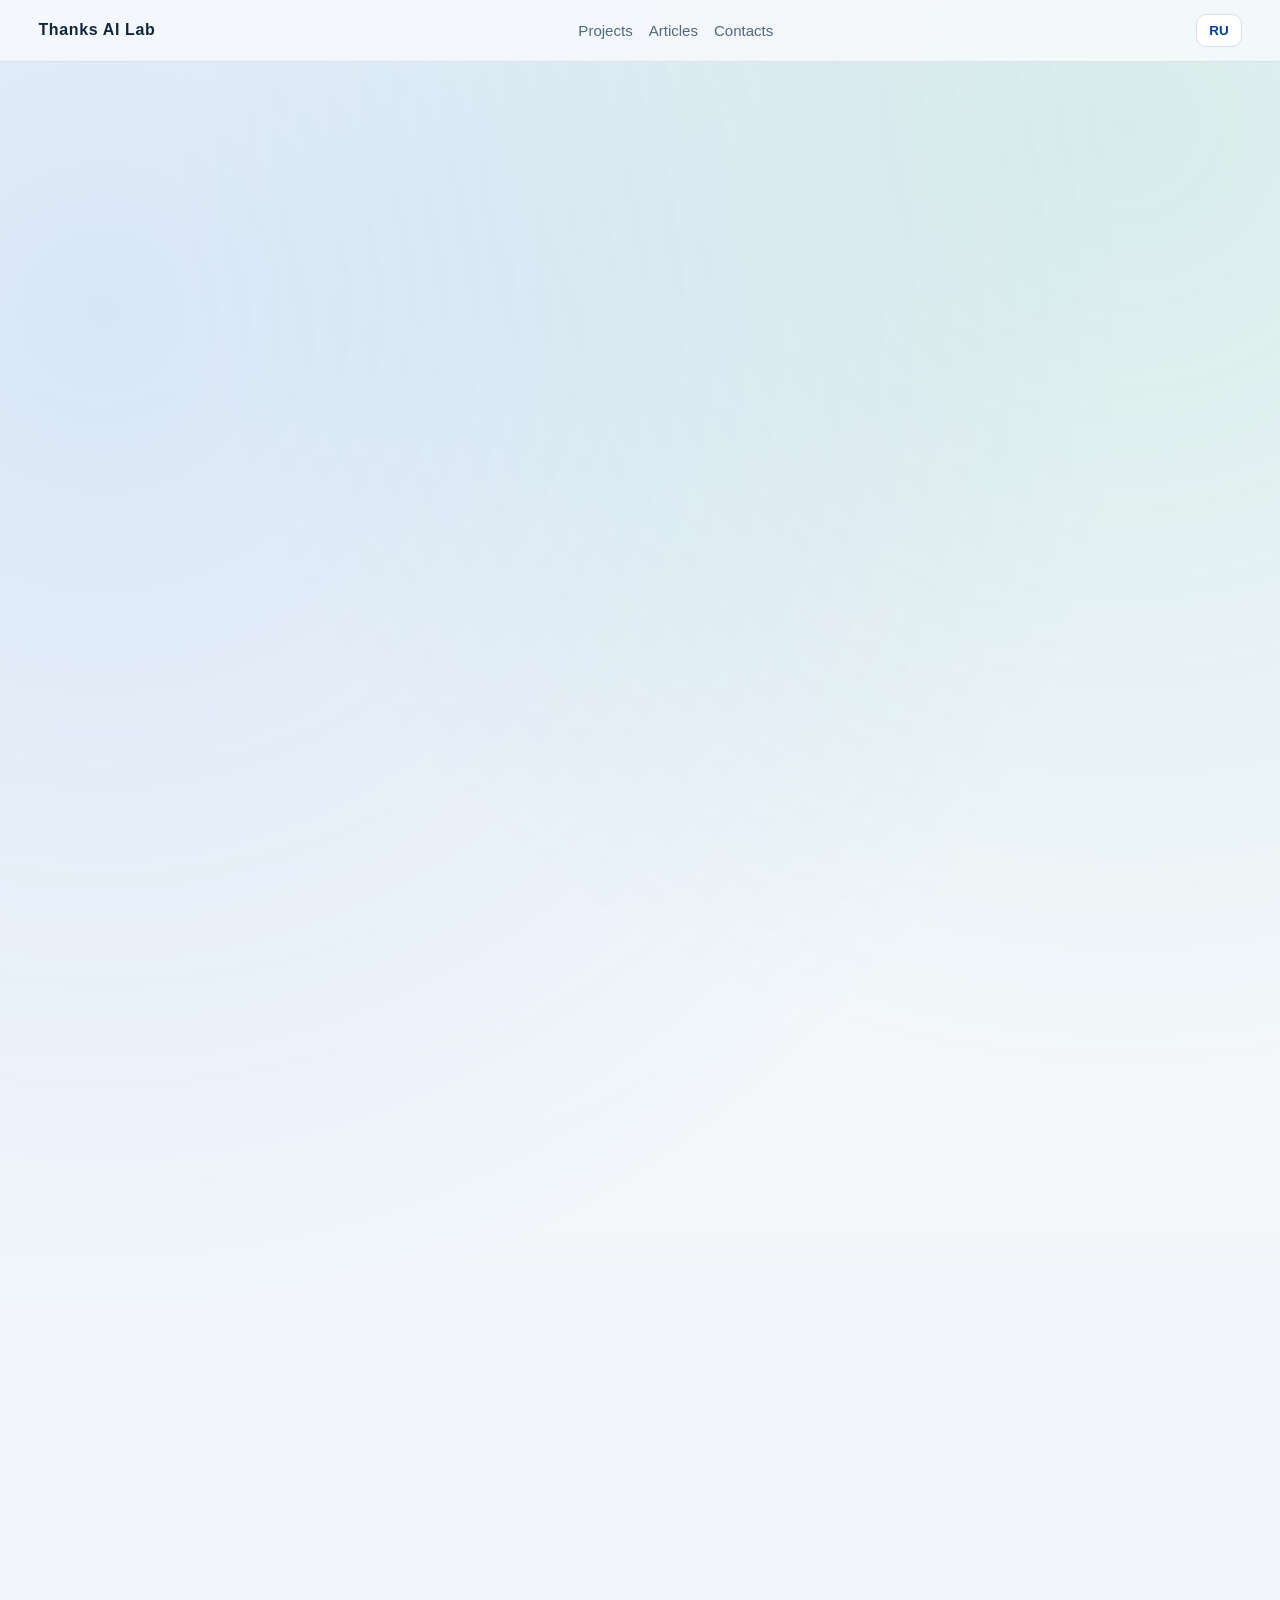
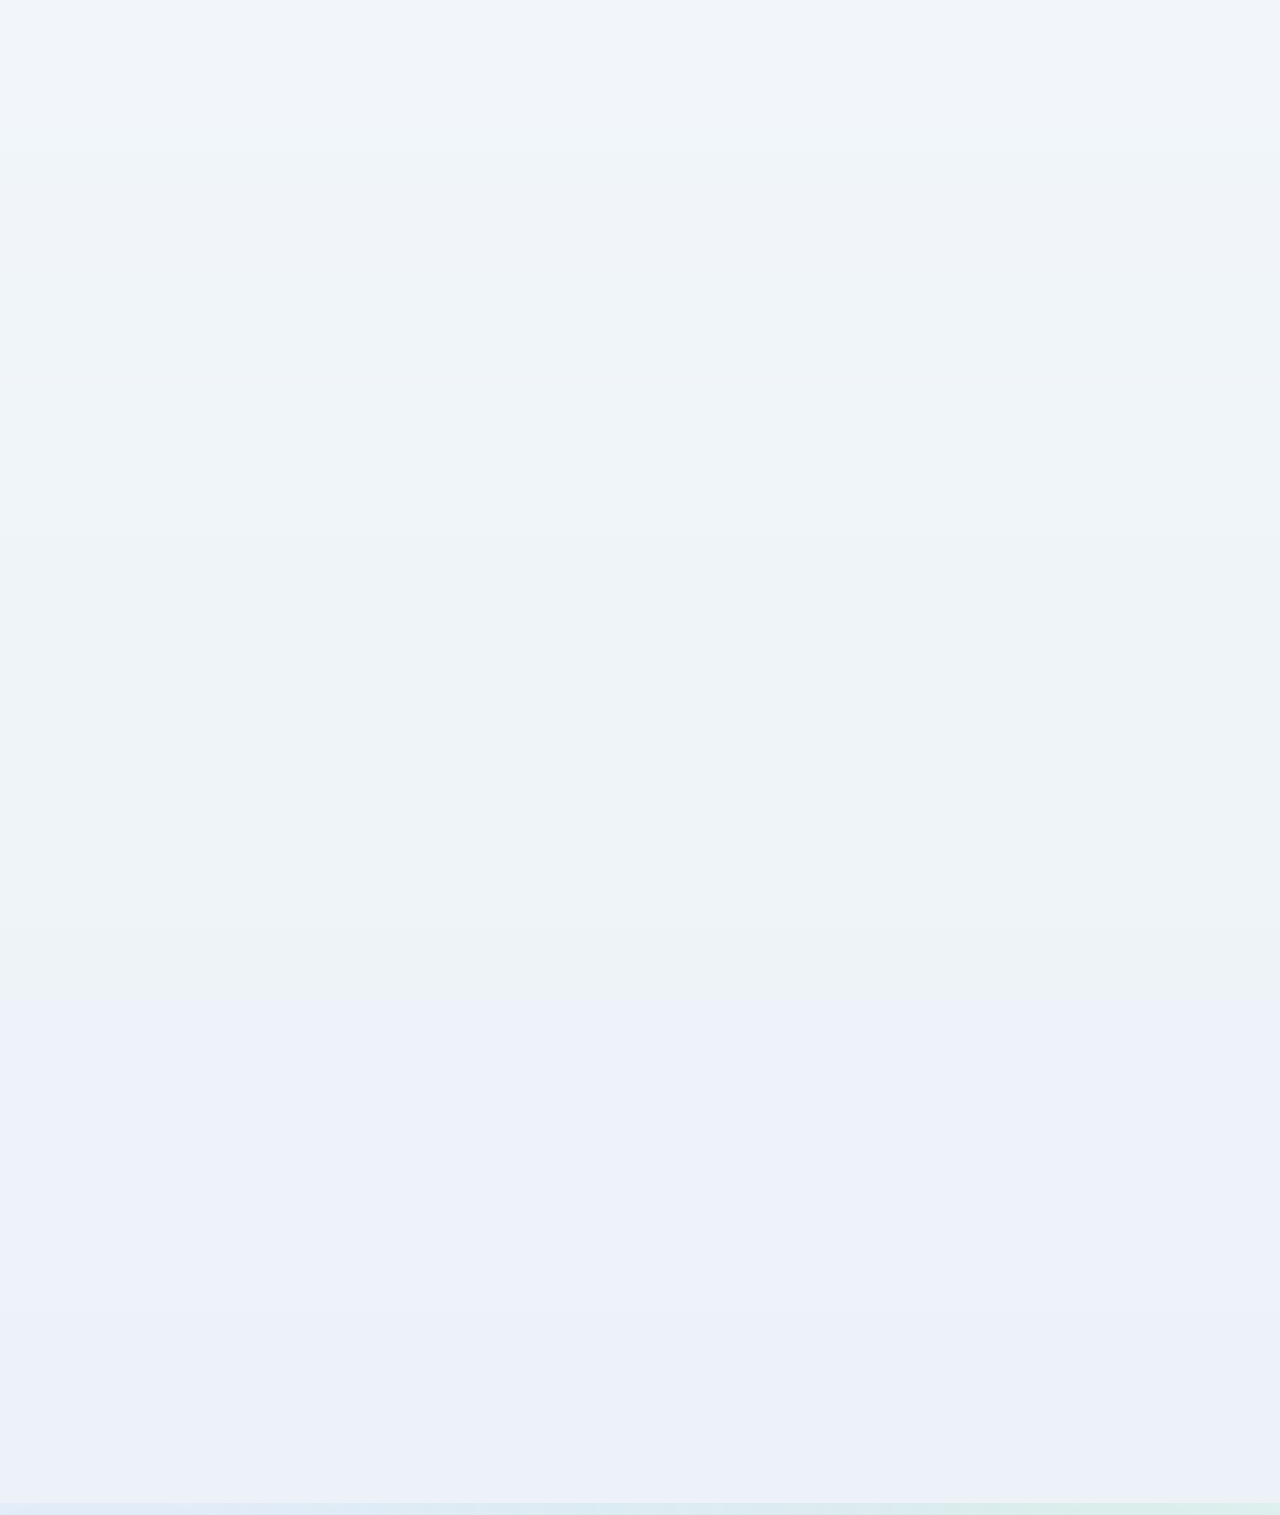
==== commit 21cd7058: "Add @theloans contact to angel stage panels and footer contacts" ====
--- a/index.html
+++ b/index.html
@@ -79,8 +79,8 @@
           <p class="ru">Маркетплейс AI-скиллов с Telegram Mini App UX, биллингом, рефералками и модерацией.</p>
           <p class="status en">GitHub repo + production bot + web platform.</p>
           <p class="status ru">GitHub-репозиторий + прод-бот + web-платформа.</p>
-          <p class="invest-note en"><strong>Stage:</strong> Pre-seed, <strong>Round type:</strong> Angel.</p>
-          <p class="invest-note ru"><strong>Стадия:</strong> Pre-seed, <strong>Тип раунда:</strong> Angel.</p>
+          <p class="invest-note en"><strong>Stage:</strong> Pre-seed, <strong>Round type:</strong> Angel.<br><strong>Telegram:</strong> <a href="https://t.me/theloans" target="_blank" rel="noopener noreferrer">@theloans</a></p>
+          <p class="invest-note ru"><strong>Стадия:</strong> Pre-seed, <strong>Тип раунда:</strong> Angel.<br><strong>Telegram:</strong> <a href="https://t.me/theloans" target="_blank" rel="noopener noreferrer">@theloans</a></p>
           <p class="meta">TypeScript · GitHub repository · Updated: 2026-03-05</p>
           <div class="btn-stack">
             <a class="btn btn-primary" href="https://github.com/x100Value/skillsmarketplace" target="_blank" rel="noopener noreferrer">GitHub</a>
@@ -98,8 +98,8 @@
           <p class="ru">Маршрутизатор LLM для Telegram Mini App: несколько провайдеров, fallback и BYOK-сценарии.</p>
           <p class="status en">AI access layer for Telegram products.</p>
           <p class="status ru">Слой доступа к AI для Telegram-продуктов.</p>
-          <p class="invest-note en"><strong>Stage:</strong> Pre-seed, <strong>Round type:</strong> Angel.</p>
-          <p class="invest-note ru"><strong>Стадия:</strong> Pre-seed, <strong>Тип раунда:</strong> Angel.</p>
+          <p class="invest-note en"><strong>Stage:</strong> Pre-seed, <strong>Round type:</strong> Angel.<br><strong>Telegram:</strong> <a href="https://t.me/theloans" target="_blank" rel="noopener noreferrer">@theloans</a></p>
+          <p class="invest-note ru"><strong>Стадия:</strong> Pre-seed, <strong>Тип раунда:</strong> Angel.<br><strong>Telegram:</strong> <a href="https://t.me/theloans" target="_blank" rel="noopener noreferrer">@theloans</a></p>
           <p class="meta">JavaScript · GitHub repository · Updated: 2026-02-27</p>
           <div class="btn-stack">
             <a class="btn btn-primary" href="https://github.com/x100Value/tg-llm-router" target="_blank" rel="noopener noreferrer">GitHub</a>
@@ -146,8 +146,8 @@
           <p class="ru">Telegram-интерфейс для маршрутизации промтов и выбора моделей.</p>
           <p class="status en">Companion bot for AI routing use cases.</p>
           <p class="status ru">Сопутствующий бот для AI-routing сценариев.</p>
-          <p class="invest-note en"><strong>Stage:</strong> Pre-seed, <strong>Round type:</strong> Angel.</p>
-          <p class="invest-note ru"><strong>Стадия:</strong> Pre-seed, <strong>Тип раунда:</strong> Angel.</p>
+          <p class="invest-note en"><strong>Stage:</strong> Pre-seed, <strong>Round type:</strong> Angel.<br><strong>Telegram:</strong> <a href="https://t.me/theloans" target="_blank" rel="noopener noreferrer">@theloans</a></p>
+          <p class="invest-note ru"><strong>Стадия:</strong> Pre-seed, <strong>Тип раунда:</strong> Angel.<br><strong>Telegram:</strong> <a href="https://t.me/theloans" target="_blank" rel="noopener noreferrer">@theloans</a></p>
           <p class="meta">Telegram bot · Updated: 2026-03-05</p>
           <div class="btn-stack">
             <a class="btn btn-primary" href="https://t.me/Routeragentbot" target="_blank" rel="noopener noreferrer">Open bot</a>
@@ -178,8 +178,8 @@
           <p class="ru">Security-first эксперименты в TON testnet для DeFi/NFT-кредитования и валидации протокола.</p>
           <p class="status en">Controlled environment for pre-mainnet checks.</p>
           <p class="status ru">Контролируемая среда для pre-mainnet проверок.</p>
-          <p class="invest-note en"><strong>Stage:</strong> Pre-seed, <strong>Round type:</strong> Angel.</p>
-          <p class="invest-note ru"><strong>Стадия:</strong> Pre-seed, <strong>Тип раунда:</strong> Angel.</p>
+          <p class="invest-note en"><strong>Stage:</strong> Pre-seed, <strong>Round type:</strong> Angel.<br><strong>Telegram:</strong> <a href="https://t.me/theloans" target="_blank" rel="noopener noreferrer">@theloans</a></p>
+          <p class="invest-note ru"><strong>Стадия:</strong> Pre-seed, <strong>Тип раунда:</strong> Angel.<br><strong>Telegram:</strong> <a href="https://t.me/theloans" target="_blank" rel="noopener noreferrer">@theloans</a></p>
           <p class="meta">TypeScript · GitHub repository · Updated: 2026-02-23</p>
           <div class="btn-stack">
             <a class="btn btn-primary" href="https://github.com/x100Value/TNFTFinance" target="_blank" rel="noopener noreferrer">GitHub</a>
@@ -236,6 +236,7 @@
   <footer id="contacts" class="footer reveal">
     <p><strong>GitHub:</strong> <a href="https://github.com/x100Value" target="_blank" rel="noopener noreferrer">github.com/x100Value</a></p>
     <p><strong>Telegram bots:</strong> <a href="https://t.me/TGUsernameAuditBot" target="_blank" rel="noopener noreferrer">@TGUsernameAuditBot</a> · <a href="https://t.me/SkillsMarketplacebot" target="_blank" rel="noopener noreferrer">@SkillsMarketplacebot</a> · <a href="https://t.me/Routeragentbot" target="_blank" rel="noopener noreferrer">@Routeragentbot</a></p>
+    <p><strong><span class="en">Founder Telegram:</span><span class="ru">Telegram для связи:</span></strong> <a href="https://t.me/theloans" target="_blank" rel="noopener noreferrer">@theloans</a></p>
     <p><strong>Username channel:</strong> <a href="https://t.me/BuyandSellTelegramUsernames" target="_blank" rel="noopener noreferrer">t.me/BuyandSellTelegramUsernames</a></p>
     <p><strong>Investor deck:</strong> <a href="pitch-deck.html">thanksailab.com/pitch-deck.html</a></p>
     <p class="copyright">© 2026 Thanks AI Lab</p>
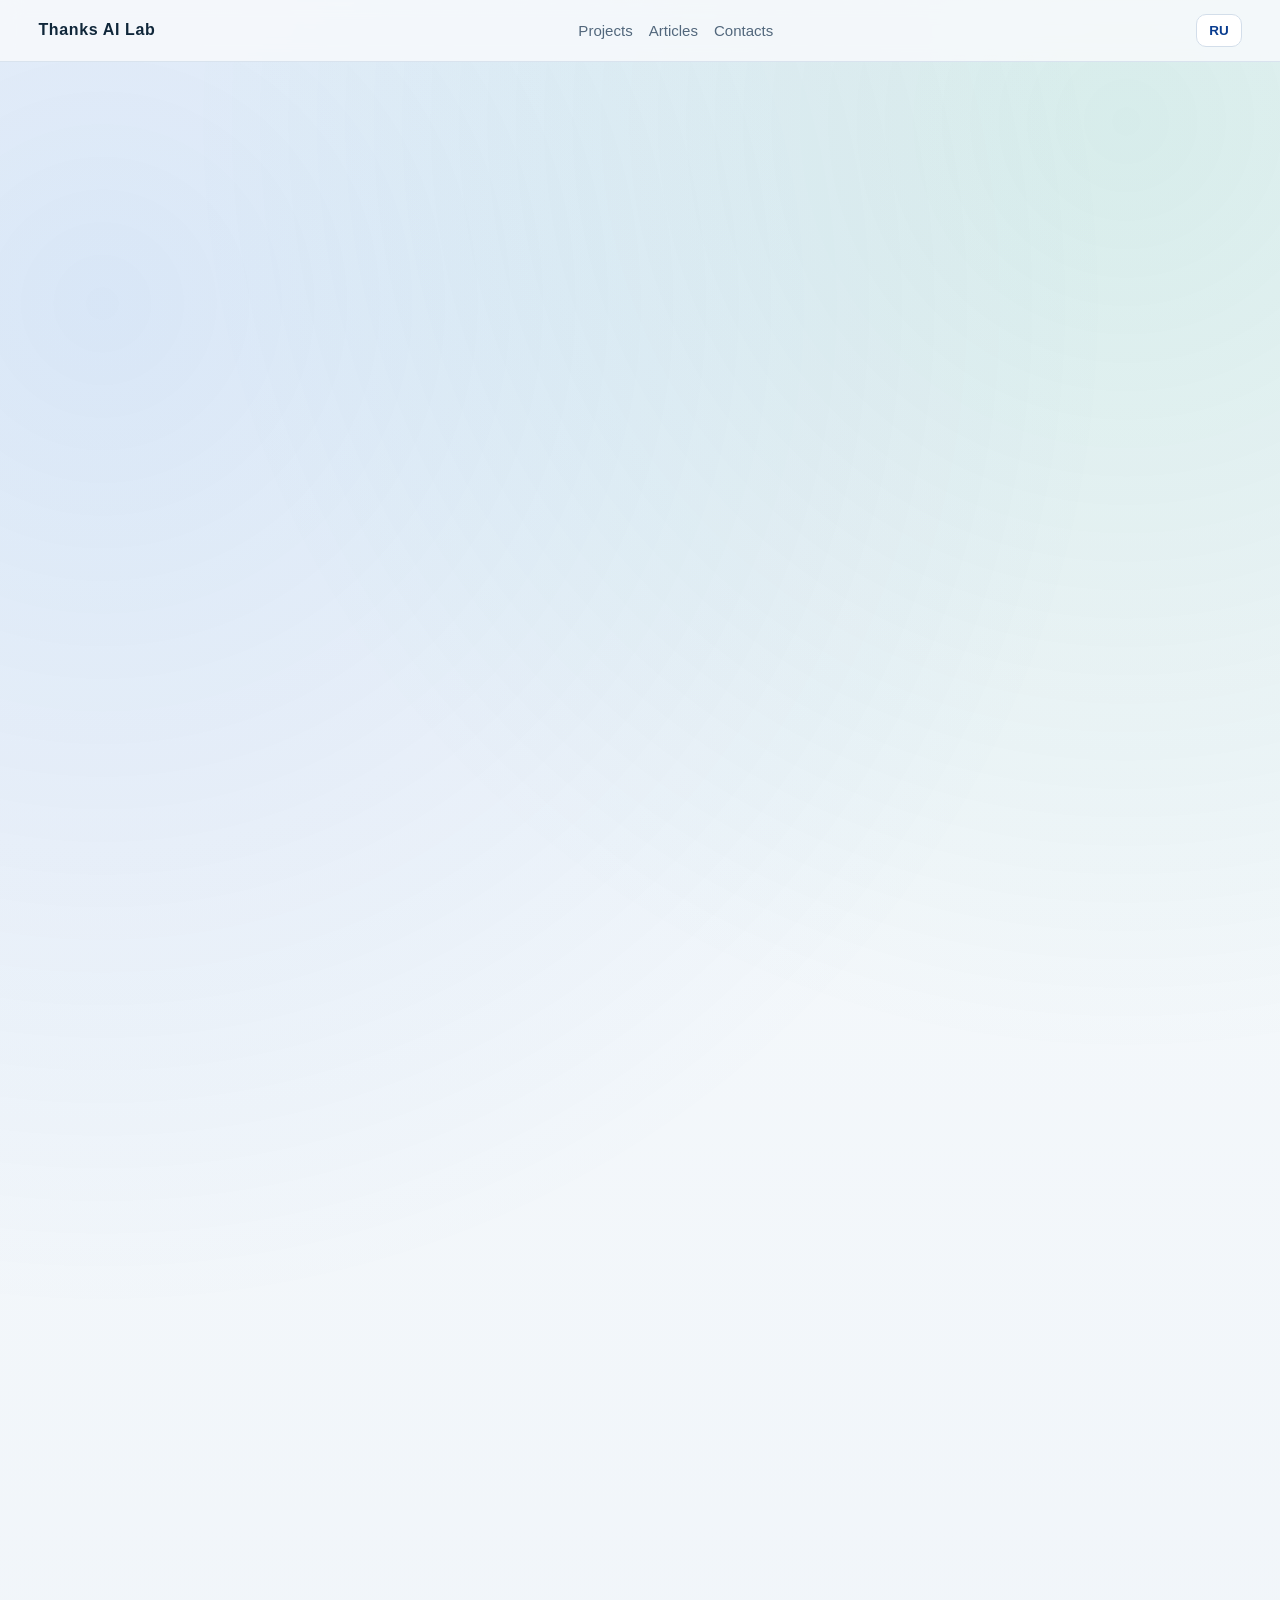
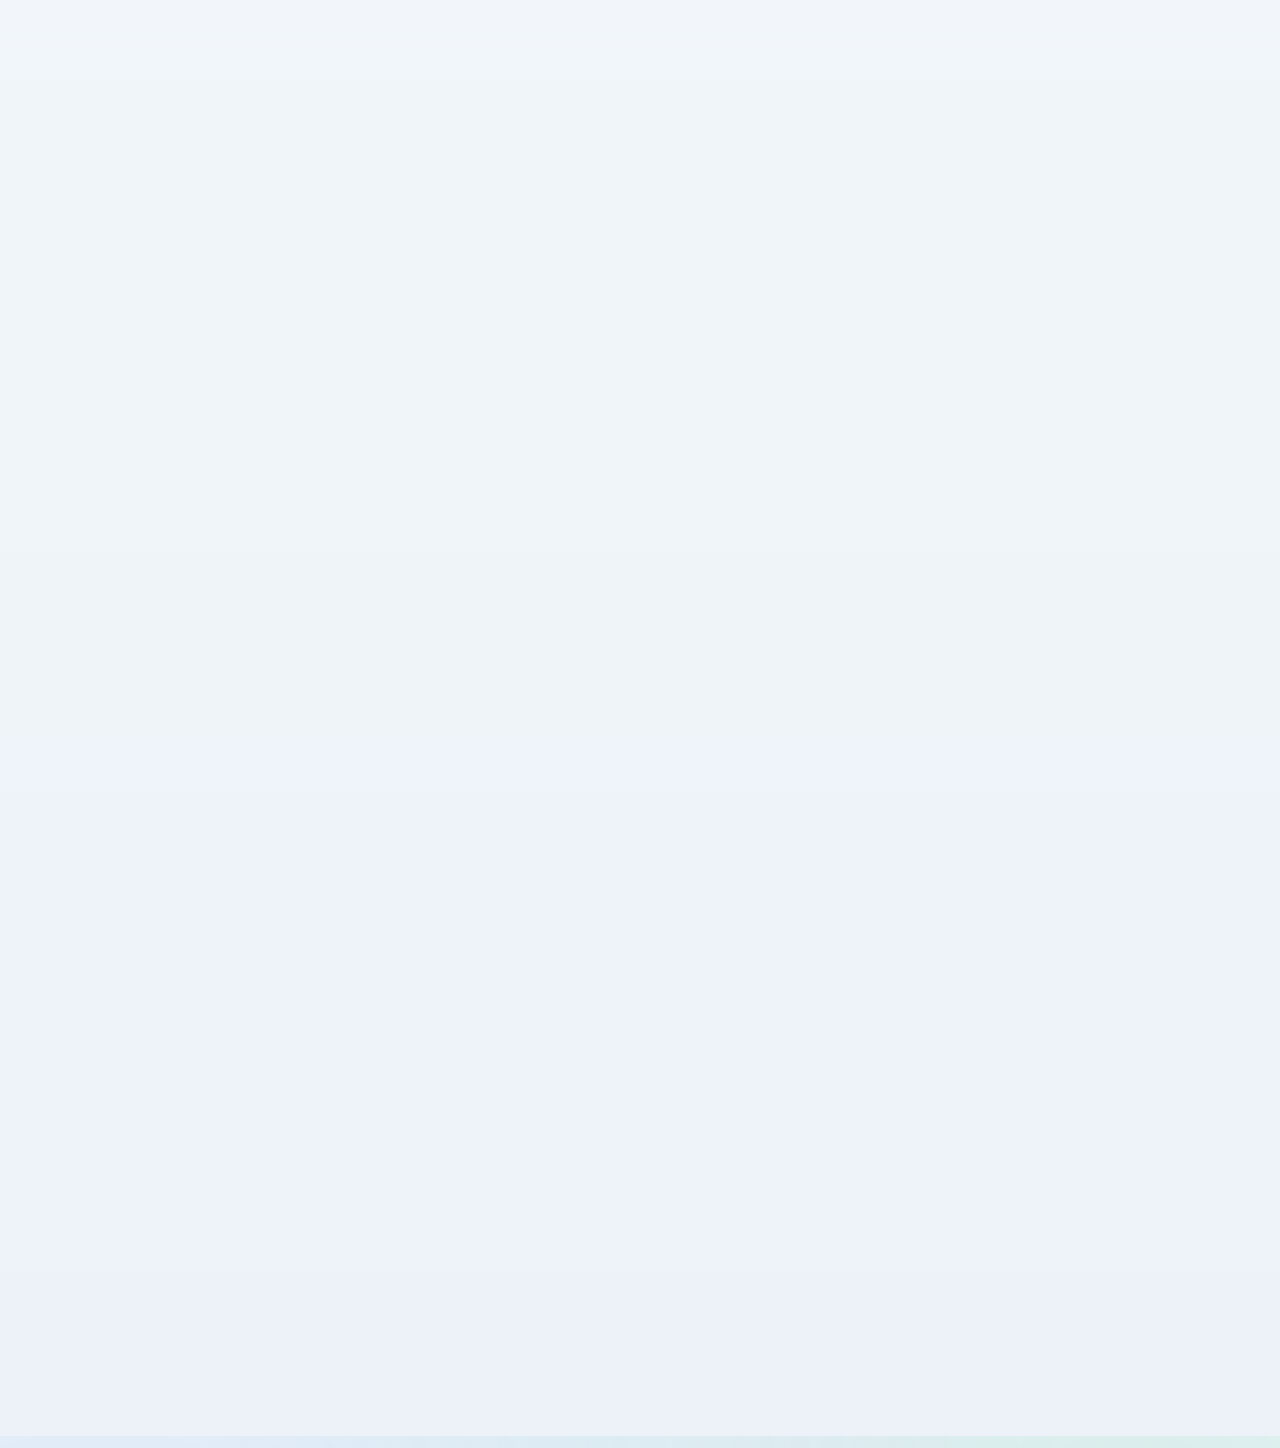
==== commit dd9fb2bf: "Rewrite site copy to client-friendly language across homepage, deck, and articles" ====
--- a/index.html
+++ b/index.html
@@ -4,13 +4,13 @@
   <meta charset="utf-8">
   <meta name="viewport" content="width=device-width, initial-scale=1">
   <title>Thanks AI Lab | GitHub Projects and Telegram Bots</title>
-  <meta name="description" content="Thanks AI Lab portfolio: GitHub projects, production Telegram bots, and bilingual SEO articles.">
+  <meta name="description" content="Thanks AI Lab portfolio: GitHub projects, production Telegram bots, and bilingual practical articles.">
   <meta http-equiv="Content-Security-Policy" content="default-src 'self'; script-src 'self'; style-src 'self'; img-src 'self' data:; font-src 'self'; connect-src 'none'; object-src 'none'; base-uri 'self'; form-action 'none'; frame-ancestors 'none'; upgrade-insecure-requests">
   <meta http-equiv="Referrer-Policy" content="strict-origin-when-cross-origin">
   <meta name="color-scheme" content="light only">
   <link rel="stylesheet" href="styles.css">
 </head>
-<body data-title-en="Thanks AI Lab | GitHub Projects and Telegram Bots" data-title-ru="Thanks AI Lab | GitHub-проекты и Telegram-боты" data-description-en="Thanks AI Lab portfolio: GitHub projects, production Telegram bots, and bilingual SEO articles." data-description-ru="Портфолио Thanks AI Lab: GitHub-проекты, прод-боты Telegram и двуязычные SEO-статьи.">
+<body data-title-en="Thanks AI Lab | GitHub Projects and Telegram Bots" data-title-ru="Thanks AI Lab | GitHub-проекты и Telegram-боты" data-description-en="Thanks AI Lab portfolio: GitHub projects, production Telegram bots, and bilingual practical articles." data-description-ru="Портфолио Thanks AI Lab: GitHub-проекты, прод-боты Telegram и двуязычные практические статьи.">
   <header class="topbar">
     <a class="brand" href="#top">Thanks AI Lab</a>
     <nav class="nav">
@@ -32,11 +32,11 @@
       <h1 class="ru">GitHub-портфолио и живые Telegram-продукты</h1>
       <p class="lead en">
         We publish projects from <a href="https://github.com/x100Value" target="_blank" rel="noopener noreferrer">x100Value</a>,
-        add production Telegram products, and maintain EN/RU SEO articles with direct links and hashtags.
+        add production Telegram products, and maintain clear EN/RU articles.
       </p>
       <p class="lead ru">
         Мы публикуем проекты из <a href="https://github.com/x100Value" target="_blank" rel="noopener noreferrer">x100Value</a>,
-        добавляем продакшн Telegram-продукты и поддерживаем EN/RU SEO-статьи с прямыми ссылками и хештегами.
+        добавляем продакшн Telegram-продукты и ведем понятные EN/RU статьи.
       </p>
       <div class="cta-row">
         <a class="btn btn-primary" href="#projects"><span class="en">View projects</span><span class="ru">Смотреть проекты</span></a>
@@ -77,11 +77,11 @@
           <h3>skillsmarketplace</h3>
           <p class="en">Marketplace for AI skills with Telegram Mini App UX, billing rails, referral mechanics, and moderation flows.</p>
           <p class="ru">Маркетплейс AI-скиллов с Telegram Mini App UX, биллингом, рефералками и модерацией.</p>
-          <p class="status en">GitHub repo + production bot + web platform.</p>
-          <p class="status ru">GitHub-репозиторий + прод-бот + web-платформа.</p>
-          <p class="invest-note en"><strong>Stage:</strong> Pre-seed, <strong>Round type:</strong> Angel.<br><strong>Telegram:</strong> <a href="https://t.me/theloans" target="_blank" rel="noopener noreferrer">@theloans</a></p>
-          <p class="invest-note ru"><strong>Стадия:</strong> Pre-seed, <strong>Тип раунда:</strong> Angel.<br><strong>Telegram:</strong> <a href="https://t.me/theloans" target="_blank" rel="noopener noreferrer">@theloans</a></p>
-          <p class="meta">TypeScript · GitHub repository · Updated: 2026-03-05</p>
+          <p class="status en">GitHub project + production bot + web platform.</p>
+          <p class="status ru">GitHub-проект + прод-бот + web-платформа.</p>
+          <p class="invest-note en"><strong>Stage:</strong> Pre-seed, <strong>Round type:</strong> Angel.<br><strong>Telegram:</strong> <a href="https://t.me/theloans" target="_blank" rel="noopener noreferrer">@theloans</a></p>
+          <p class="invest-note ru"><strong>Стадия:</strong> Pre-seed, <strong>Тип раунда:</strong> Angel.<br><strong>Telegram:</strong> <a href="https://t.me/theloans" target="_blank" rel="noopener noreferrer">@theloans</a></p>
+          <p class="meta">TypeScript · GitHub project · Updated: 2026-03-05</p>
           <div class="btn-stack">
             <a class="btn btn-primary" href="https://github.com/x100Value/skillsmarketplace" target="_blank" rel="noopener noreferrer">GitHub</a>
             <a class="btn btn-sapphire" href="pitch-deck.html"><span class="en">Request investor deck</span><span class="ru">Запросить инвест-дек</span></a>
@@ -94,13 +94,13 @@
           <span class="angel-badge">ANGEL</span>
           <div class="icon-circle">TR</div>
           <h3>tg-llm-router</h3>
-          <p class="en">Telegram Mini App routing layer for multiple LLM providers with fallback and BYOK flows.</p>
-          <p class="ru">Маршрутизатор LLM для Telegram Mini App: несколько провайдеров, fallback и BYOK-сценарии.</p>
+          <p class="en">Telegram Mini App for smart routing across multiple LLM providers with stable switching and personal key support.</p>
+          <p class="ru">Маршрутизатор LLM для Telegram Mini App: несколько провайдеров, стабильное переключение и поддержка личных ключей.</p>
           <p class="status en">AI access layer for Telegram products.</p>
           <p class="status ru">Слой доступа к AI для Telegram-продуктов.</p>
           <p class="invest-note en"><strong>Stage:</strong> Pre-seed, <strong>Round type:</strong> Angel.<br><strong>Telegram:</strong> <a href="https://t.me/theloans" target="_blank" rel="noopener noreferrer">@theloans</a></p>
           <p class="invest-note ru"><strong>Стадия:</strong> Pre-seed, <strong>Тип раунда:</strong> Angel.<br><strong>Telegram:</strong> <a href="https://t.me/theloans" target="_blank" rel="noopener noreferrer">@theloans</a></p>
-          <p class="meta">JavaScript · GitHub repository · Updated: 2026-02-27</p>
+          <p class="meta">JavaScript · GitHub project · Updated: 2026-02-27</p>
           <div class="btn-stack">
             <a class="btn btn-primary" href="https://github.com/x100Value/tg-llm-router" target="_blank" rel="noopener noreferrer">GitHub</a>
             <a class="btn btn-sapphire" href="pitch-deck.html"><span class="en">Request investor deck</span><span class="ru">Запросить инвест-дек</span></a>
@@ -129,7 +129,7 @@
           <h3>SkillsMarketplacebot</h3>
           <p class="en">Main Telegram bot of SkillsMarketplace: onboarding, referral links, and marketplace entrypoint.</p>
           <p class="ru">Основной Telegram-бот SkillsMarketplace: онбординг, реферальные ссылки и вход в маркетплейс.</p>
-          <p class="status en">Primary acquisition funnel for marketplace users.</p>
+          <p class="status en">Main entry point for marketplace users.</p>
           <p class="status ru">Основная точка привлечения пользователей маркетплейса.</p>
           <p class="meta">Telegram bot · Updated: 2026-03-05</p>
           <div class="btn-stack">
@@ -180,7 +180,7 @@
           <p class="status ru">Контролируемая среда для pre-mainnet проверок.</p>
           <p class="invest-note en"><strong>Stage:</strong> Pre-seed, <strong>Round type:</strong> Angel.<br><strong>Telegram:</strong> <a href="https://t.me/theloans" target="_blank" rel="noopener noreferrer">@theloans</a></p>
           <p class="invest-note ru"><strong>Стадия:</strong> Pre-seed, <strong>Тип раунда:</strong> Angel.<br><strong>Telegram:</strong> <a href="https://t.me/theloans" target="_blank" rel="noopener noreferrer">@theloans</a></p>
-          <p class="meta">TypeScript · GitHub repository · Updated: 2026-02-23</p>
+          <p class="meta">TypeScript · GitHub project · Updated: 2026-02-23</p>
           <div class="btn-stack">
             <a class="btn btn-primary" href="https://github.com/x100Value/TNFTFinance" target="_blank" rel="noopener noreferrer">GitHub</a>
             <a class="btn btn-sapphire" href="pitch-deck.html"><span class="en">Request investor deck</span><span class="ru">Запросить инвест-дек</span></a>
@@ -193,9 +193,9 @@
           <h3>GGaMemes</h3>
           <p class="en">Realtime Telegram game prototype with GIF mechanics, voting loops, and retention experiments.</p>
           <p class="ru">Realtime Telegram-игра с GIF-механиками, голосованием и экспериментами по удержанию.</p>
-          <p class="status en">Entertainment MVP for traffic and engagement tests.</p>
-          <p class="status ru">Развлекательный MVP для тестов трафика и вовлечения.</p>
-          <p class="meta">JavaScript · GitHub repository · Updated: 2026-02-23</p>
+          <p class="status en">Entertainment product for audience growth and engagement tests.</p>
+          <p class="status ru">Развлекательный продукт для роста аудитории и тестов вовлечения.</p>
+          <p class="meta">JavaScript · GitHub project · Updated: 2026-02-23</p>
           <div class="btn-stack">
             <a class="btn btn-primary" href="https://github.com/x100Value/GGaMemes" target="_blank" rel="noopener noreferrer">GitHub</a>
             <a class="btn btn-ghost" href="articles/ggamemes.html"><span class="en">Read article</span><span class="ru">Читать статью</span></a>
@@ -209,7 +209,7 @@
           <p class="ru">Брендовый микросайт и центр продуктовой коммуникации с двуязычным позиционированием.</p>
           <p class="status en">Portfolio and product communication layer.</p>
           <p class="status ru">Портфельный и продуктовый слой коммуникации.</p>
-          <p class="meta">HTML · GitHub repository · Updated: 2026-02-23</p>
+          <p class="meta">HTML · GitHub project · Updated: 2026-02-23</p>
           <div class="btn-stack">
             <a class="btn btn-primary" href="https://github.com/x100Value/x100Value" target="_blank" rel="noopener noreferrer">GitHub</a>
             <a class="btn btn-ghost" href="https://thanksailab.com" target="_blank" rel="noopener noreferrer"><span class="en">Open site</span><span class="ru">Открыть сайт</span></a>
@@ -219,16 +219,16 @@
     </section>
 
     <section id="articles" class="article-links reveal">
-      <h2 class="en">Bilingual SEO articles</h2>
-      <h2 class="ru">Двуязычные SEO-статьи</h2>
+      <h2 class="en">Bilingual practical articles</h2>
+      <h2 class="ru">Двуязычные практические статьи</h2>
       <div class="article-list">
         <a href="articles/fragment-username-guide.html"><span class="en">Unofficial Fragment investors community: how to choose and buy a Telegram username</span><span class="ru">Неофициальное сообщество инвесторов Fragment: как выбрать и купить Telegram-юзернейм</span></a>
-        <a href="articles/tg-username-audit-bot.html"><span class="en">TGUsernameAuditBot: valuation workflow and AI fallback</span><span class="ru">TGUsernameAuditBot: процесс оценки и AI fallback</span></a>
-        <a href="articles/skillsmarketplace.html"><span class="en">SkillsMarketplace: product architecture and monetization rails</span><span class="ru">SkillsMarketplace: архитектура продукта и монетизация</span></a>
-        <a href="articles/skillsmarketplacebot.html"><span class="en">SkillsMarketplacebot: acquisition funnel and referral growth</span><span class="ru">SkillsMarketplacebot: воронка привлечения и реферальный рост</span></a>
+        <a href="articles/tg-username-audit-bot.html"><span class="en">TGUsernameAuditBot: pricing workflow and AI reliability</span><span class="ru">TGUsernameAuditBot: процесс оценки и надежность AI</span></a>
+        <a href="articles/skillsmarketplace.html"><span class="en">SkillsMarketplace: product design and monetization model</span><span class="ru">SkillsMarketplace: архитектура продукта и монетизация</span></a>
+        <a href="articles/skillsmarketplacebot.html"><span class="en">SkillsMarketplacebot: user onboarding and referral growth</span><span class="ru">SkillsMarketplacebot: онбординг пользователей и реферальный рост</span></a>
         <a href="articles/routeragentbot.html"><span class="en">Routeragentbot: model routing use cases in Telegram</span><span class="ru">Routeragentbot: сценарии маршрутизации моделей в Telegram</span></a>
-        <a href="articles/tg-llm-router.html"><span class="en">tg-llm-router: architecture, purpose, and product value</span><span class="ru">tg-llm-router: архитектура, назначение и ценность</span></a>
-        <a href="articles/tnftfinance.html"><span class="en">TNFTFinance: security baseline and testnet direction</span><span class="ru">TNFTFinance: security baseline и testnet-направление</span></a>
+        <a href="articles/tg-llm-router.html"><span class="en">tg-llm-router: how it works and product value</span><span class="ru">tg-llm-router: как работает и в чем ценность</span></a>
+        <a href="articles/tnftfinance.html"><span class="en">TNFTFinance: safety baseline and product direction</span><span class="ru">TNFTFinance: база безопасности и направление продукта</span></a>
       </div>
     </section>
   </main>
